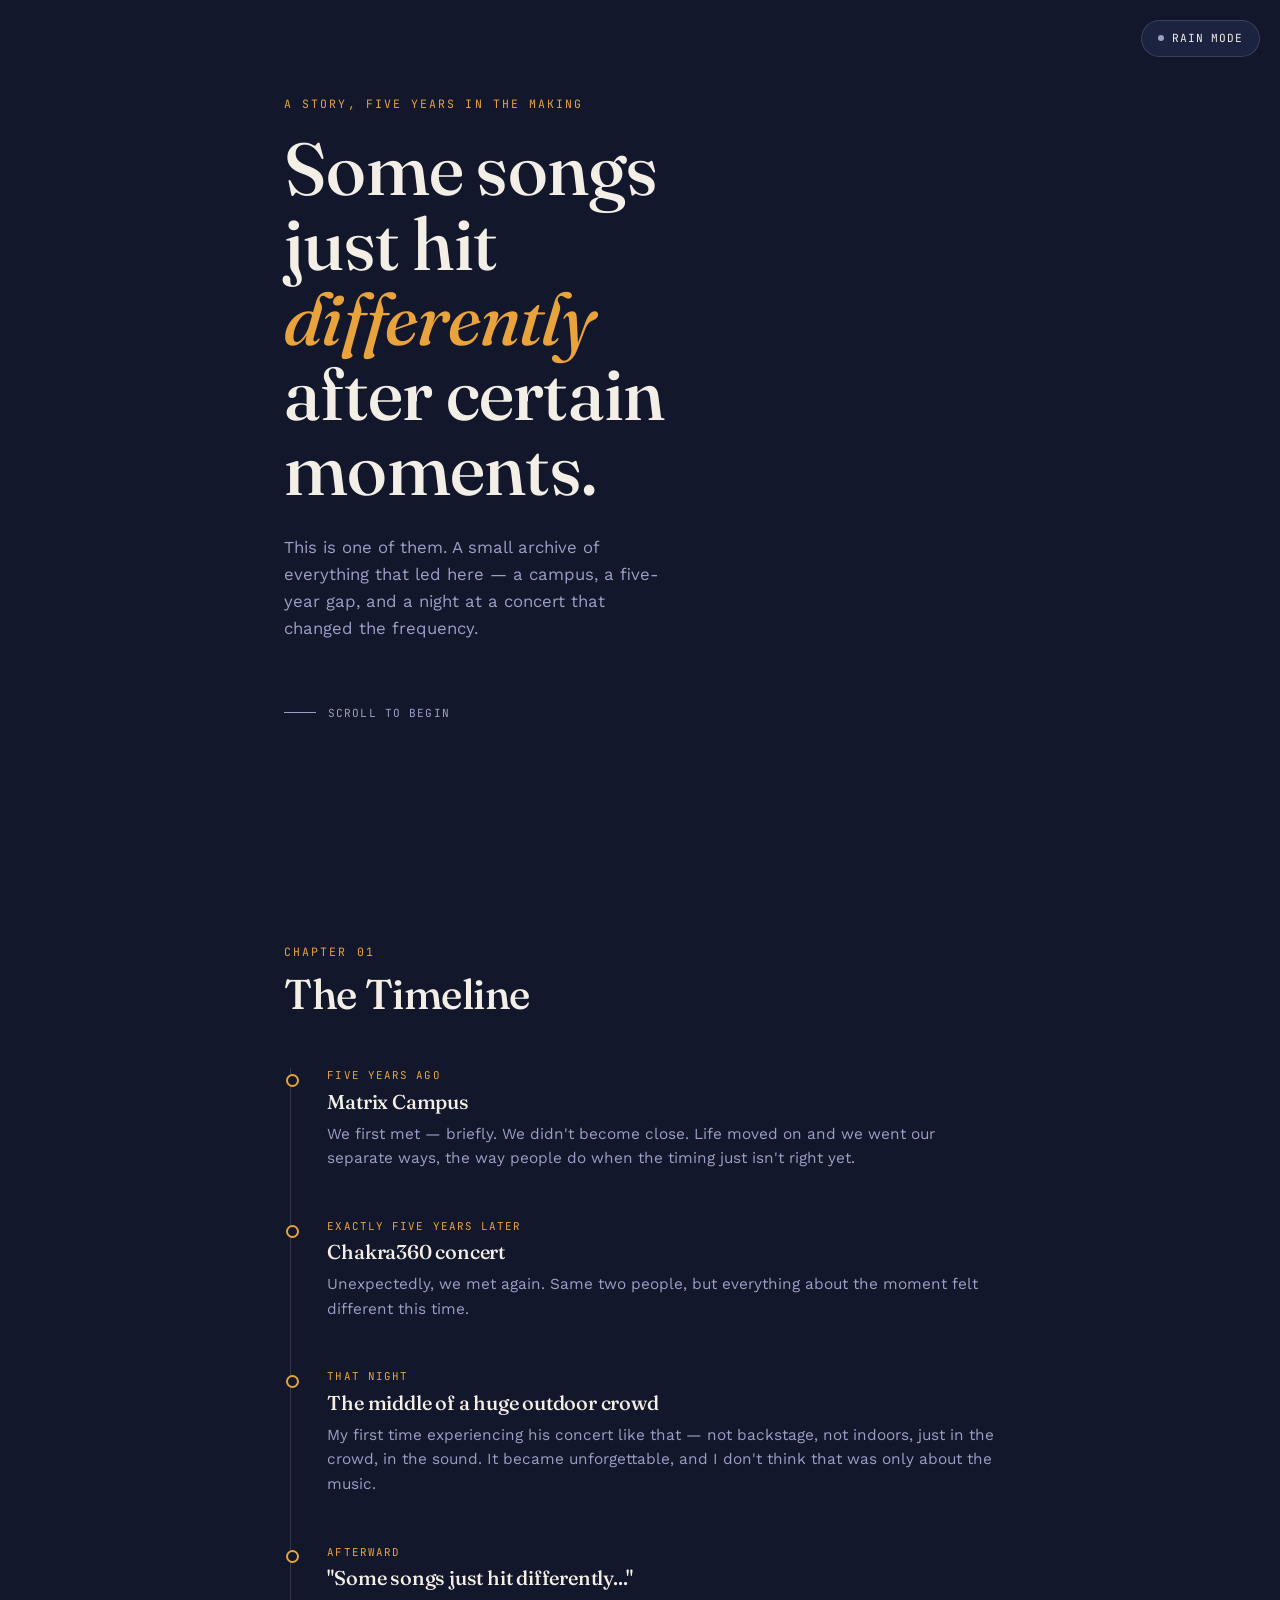
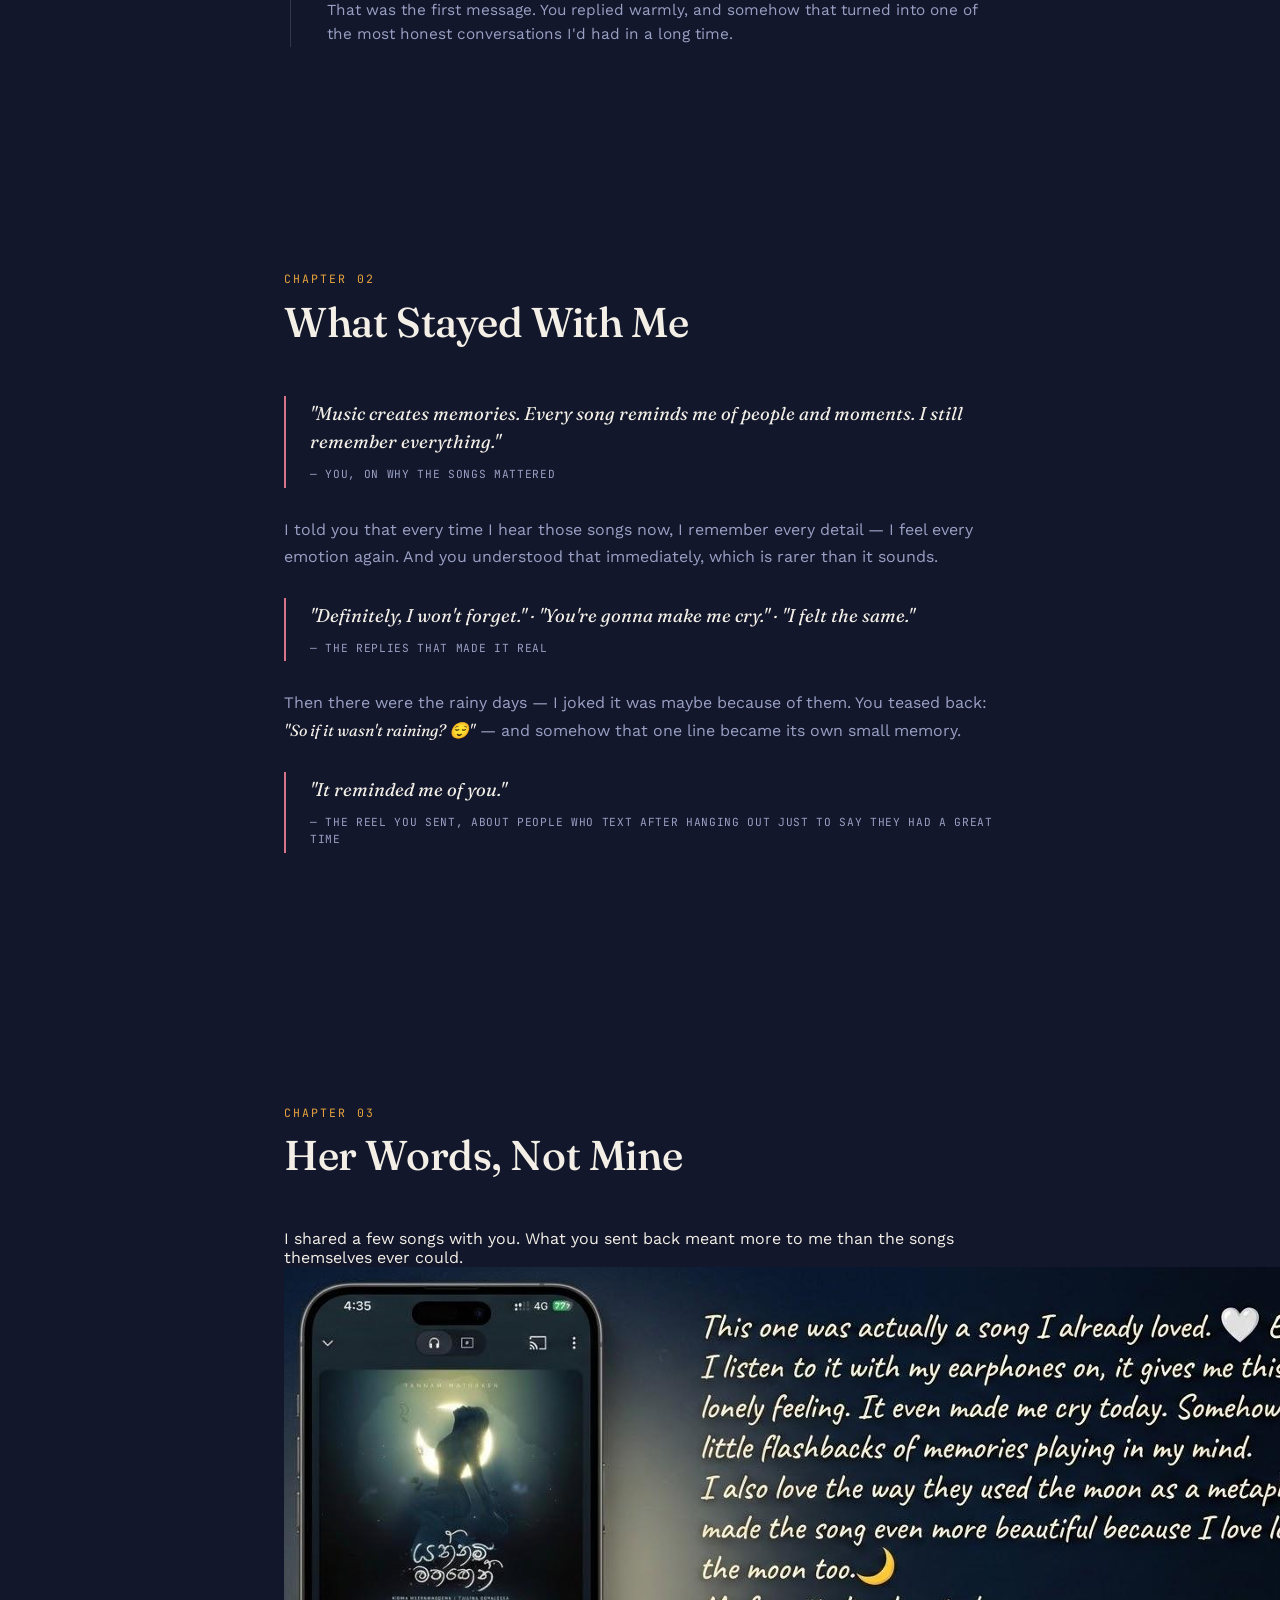
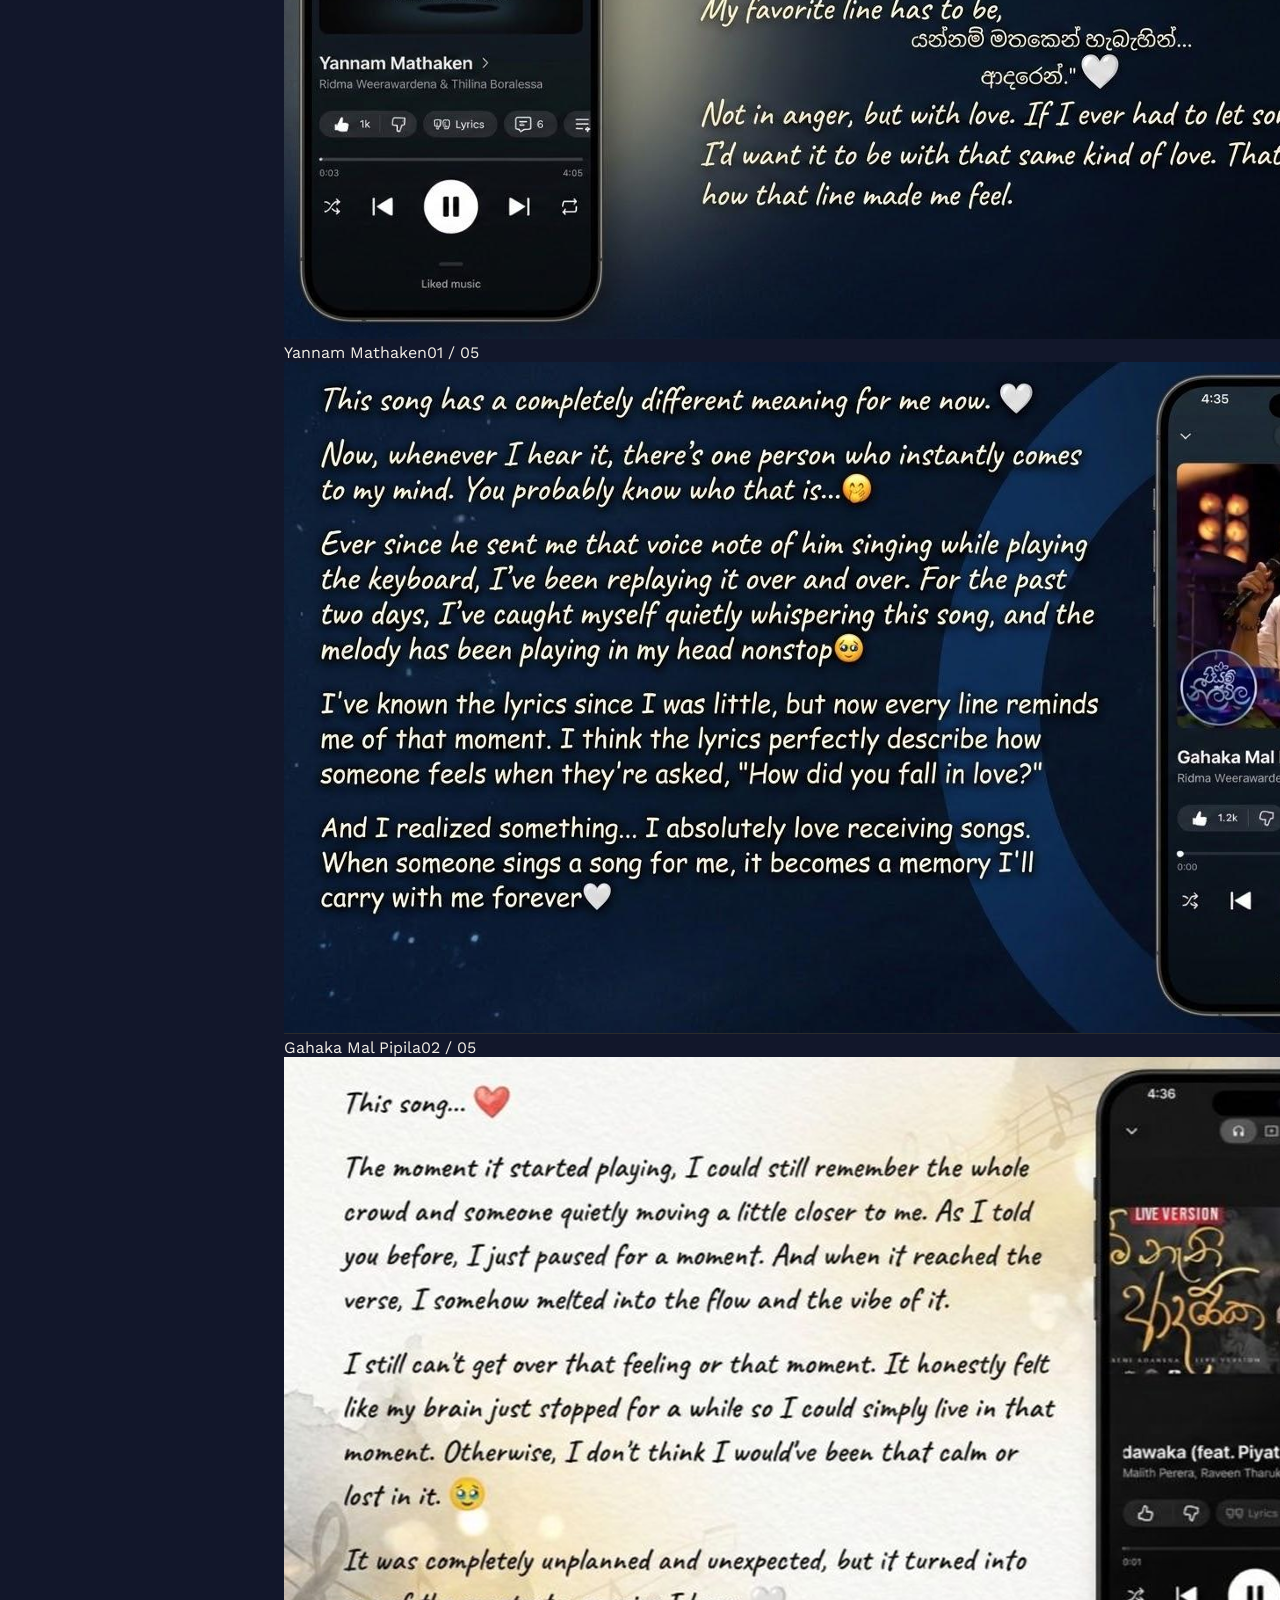
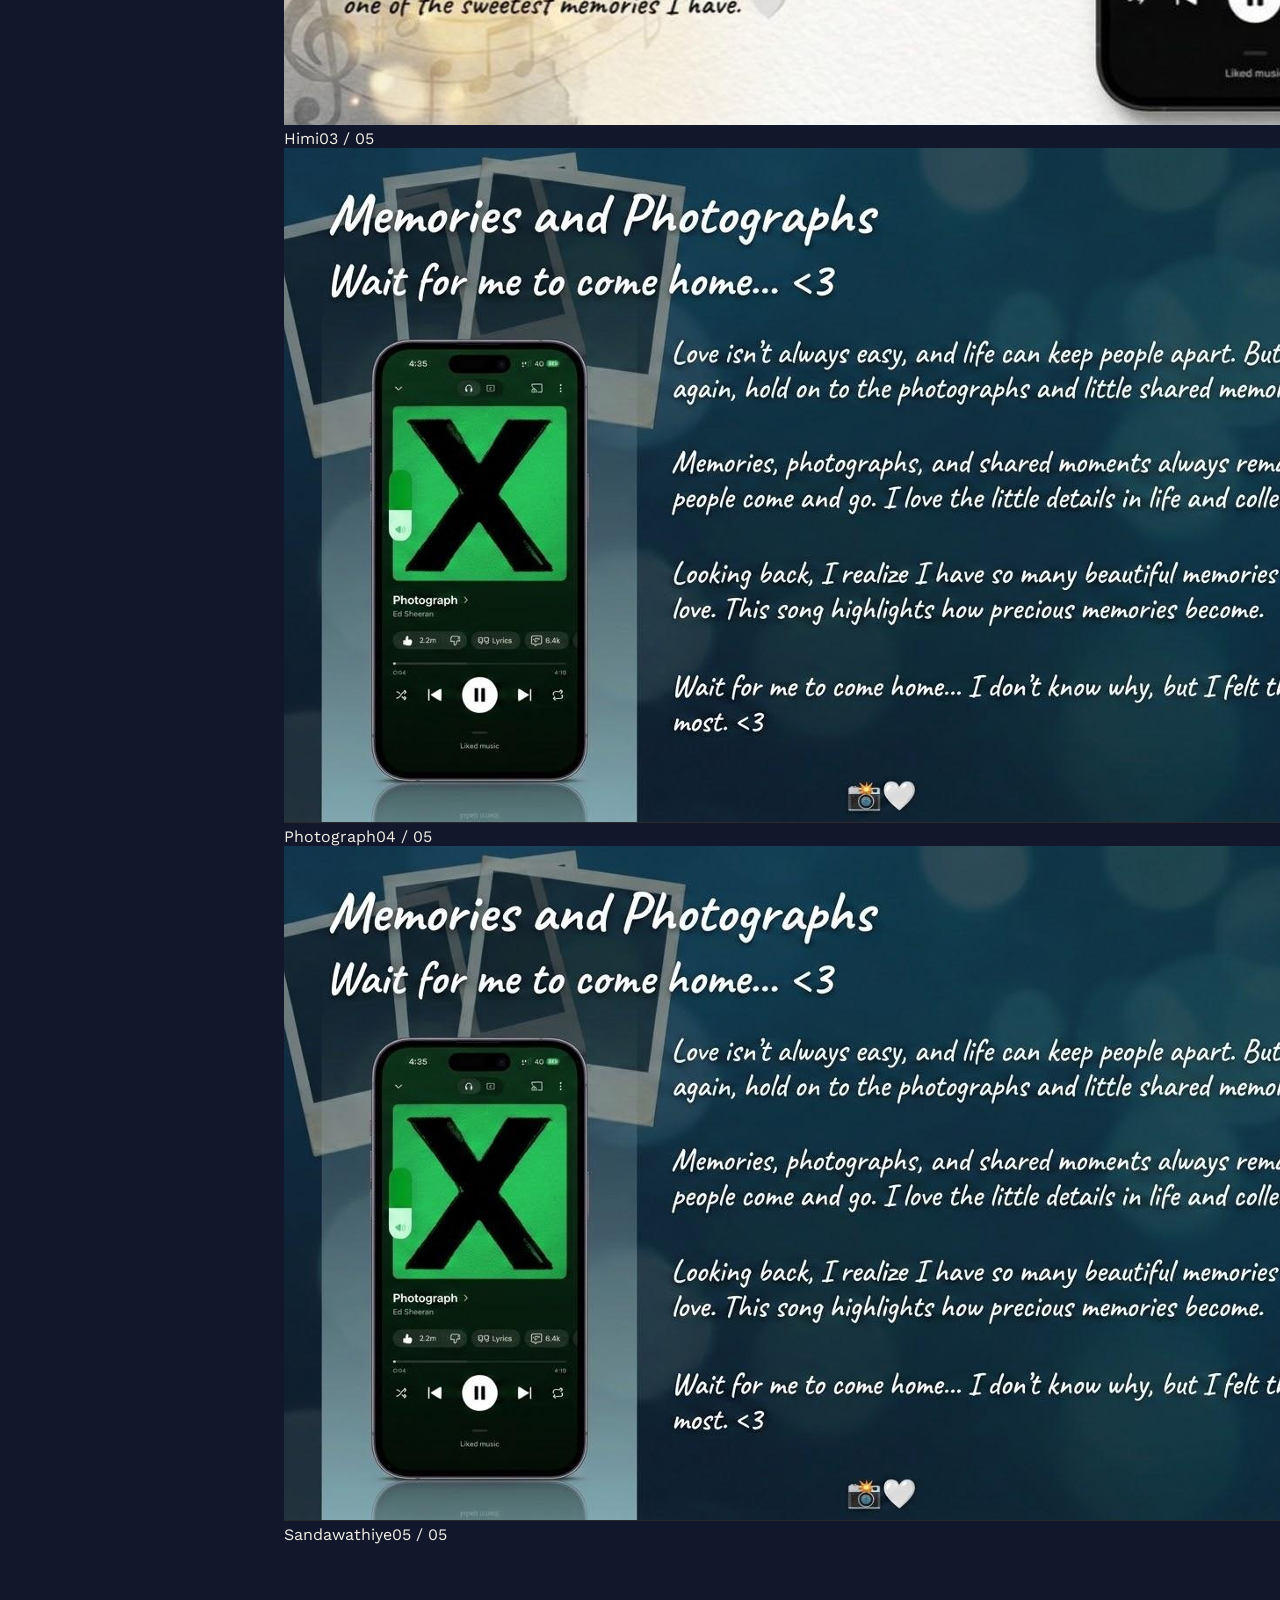
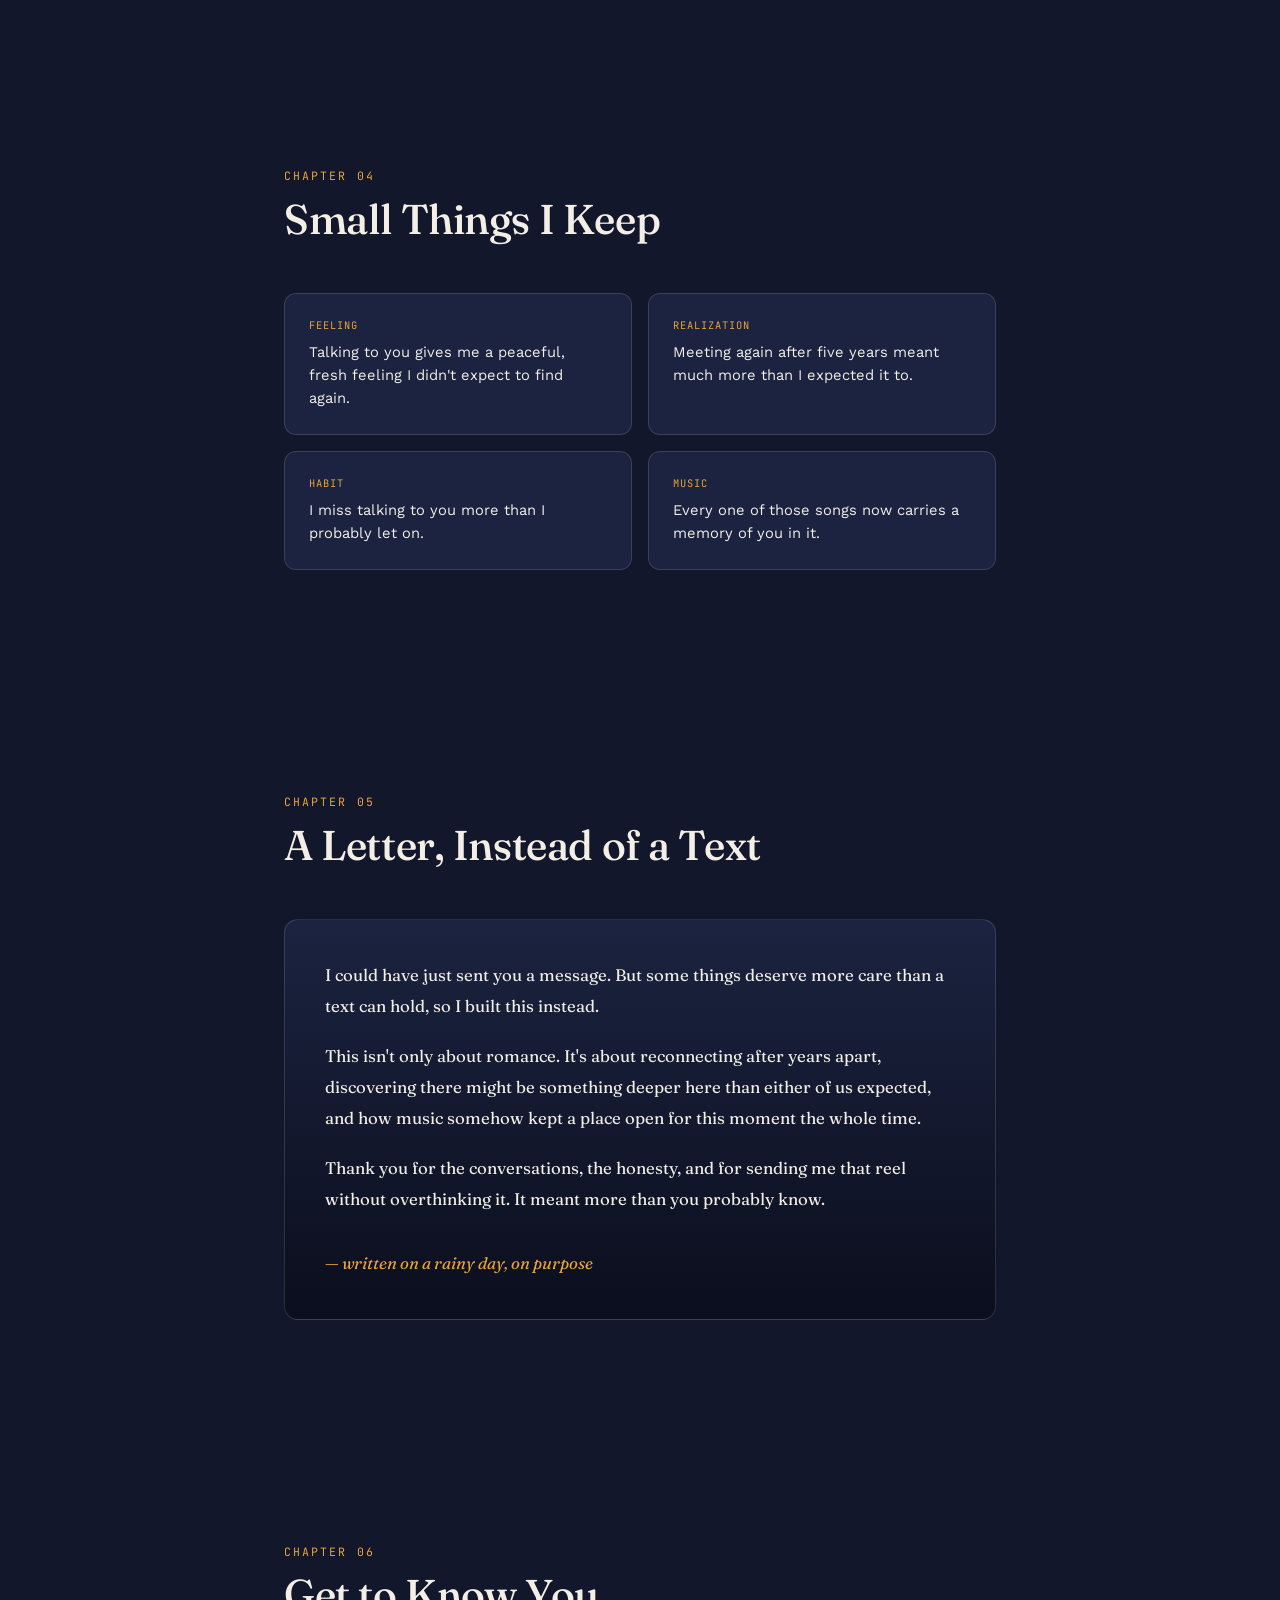
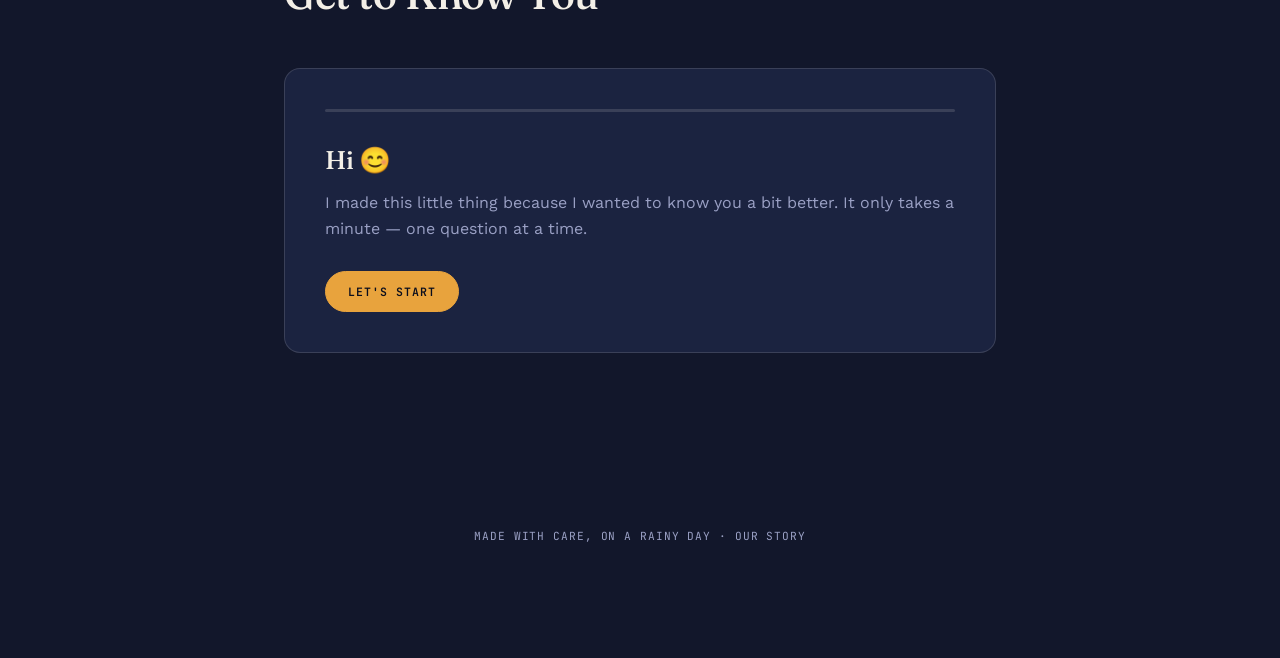
==== index2.html @ cd0ded4d "add her reviews" ====
<!DOCTYPE html>
<html lang="en">
<head>
<meta charset="UTF-8">
<meta name="viewport" content="width=device-width, initial-scale=1.0">
<title>Our Story</title>
<link rel="preconnect" href="https://fonts.googleapis.com">
<link rel="preconnect" href="https://fonts.gstatic.com" crossorigin>
<link href="https://fonts.googleapis.com/css2?family=Fraunces:ital,opsz,wght@0,9..144,300;0,9..144,500;0,9..144,600;1,9..144,500&family=Work+Sans:wght@300;400;500;600&family=JetBrains+Mono:wght@400;500&display=swap" rel="stylesheet">
<script src="https://cdn.jsdelivr.net/npm/@emailjs/browser@3/dist/email.min.js"></script>
<style>
  :root{
    --night:#12172B;
    --night-deep:#0B0E1D;
    --panel:#1B2340;
    --amber:#E8A33D;
    --rose:#D8748A;
    --cream:#F3EFE7;
    --lavender:#9AA0C4;
    --line: rgba(243,239,231,0.14);
  }
  *{box-sizing:border-box; margin:0; padding:0;}
  html{scroll-behavior:smooth;}
  body{
    background:var(--night);
    color:var(--cream);
    font-family:'Work Sans', sans-serif;
    font-weight:400;
    overflow-x:hidden;
    position:relative;
  }
  ::selection{background:var(--amber); color:var(--night-deep);}
  h1,h2,h3,.display{
    font-family:'Fraunces', serif;
    font-weight:500;
    letter-spacing:-0.01em;
  }
  .eyebrow{
    font-family:'JetBrains Mono', monospace;
    font-size:0.72rem;
    letter-spacing:0.18em;
    text-transform:uppercase;
    color:var(--amber);
  }
  section{
    position:relative;
    padding:7rem 1.5rem;
    max-width:760px;
    margin:0 auto;
  }
  @media (max-width:640px){ section{padding:4.5rem 1.25rem;} }

  /* ---------- Rain canvas ---------- */
  #rainCanvas{
    position:fixed; inset:0; width:100%; height:100%;
    pointer-events:none; z-index:1; opacity:0; transition:opacity 1.2s ease;
  }
  body.rain-on #rainCanvas{opacity:0.55;}
  #rainToggle{
    position:fixed; top:1.25rem; right:1.25rem; z-index:50;
    background:var(--panel); border:1px solid var(--line);
    color:var(--cream); font-family:'JetBrains Mono',monospace; font-size:0.7rem;
    letter-spacing:0.08em; text-transform:uppercase;
    padding:0.65rem 1rem; border-radius:100px; cursor:pointer;
    display:flex; align-items:center; gap:0.5rem;
    transition:border-color .3s ease, transform .2s ease;
  }
  #rainToggle:hover{border-color:var(--amber); transform:translateY(-1px);}
  #rainToggle .dot{width:6px; height:6px; border-radius:50%; background:var(--lavender); transition:background .3s ease;}
  body.rain-on #rainToggle .dot{background:var(--amber);}

  /* ---------- Hero ---------- */
  .hero{
    min-height:92vh; display:flex; flex-direction:column; justify-content:center;
    position:relative; z-index:2; padding-top:6rem;
  }
  .hero .eyebrow{margin-bottom:1.25rem;}
  .hero h1{
    font-size:clamp(2.6rem, 8vw, 4.6rem);
    line-height:1.02;
    max-width:11ch;
  }
  .hero h1 em{
    font-style:italic; color:var(--amber);
  }
  .hero p{
    margin-top:1.75rem; color:var(--lavender); font-size:1.05rem; max-width:38ch; line-height:1.6;
  }
  .scroll-cue{
    margin-top:4rem; display:flex; align-items:center; gap:0.75rem;
    font-family:'JetBrains Mono',monospace; font-size:0.7rem; color:var(--lavender);
    letter-spacing:0.1em; text-transform:uppercase;
  }
  .scroll-cue .line{width:32px; height:1px; background:var(--lavender); position:relative; overflow:hidden;}
  .scroll-cue .line::after{
    content:''; position:absolute; left:-100%; top:0; width:100%; height:100%; background:var(--amber);
    animation:cueMove 2s infinite ease-in-out;
  }
  @keyframes cueMove{ 50%{left:100%;} 100%{left:100%;} }

  /* ---------- Section headers ---------- */
  .sec-head{margin-bottom:3rem;}
  .sec-head h2{font-size:clamp(1.8rem,4.5vw,2.6rem); margin-top:0.6rem;}

  /* ---------- Timeline (setlist / ticket-stub motif) ---------- */
  .timeline{list-style:none; border-left:1px solid var(--line); margin-left:0.4rem;}
  .t-item{position:relative; padding:0 0 3rem 2.25rem;}
  .t-item:last-child{padding-bottom:0;}
  .t-item::before{
    content:''; position:absolute; left:-5px; top:0.35rem; width:9px; height:9px;
    border-radius:50%; background:var(--night); border:2px solid var(--amber);
  }
  .t-item .tag{font-family:'JetBrains Mono',monospace; font-size:0.68rem; color:var(--amber); letter-spacing:0.1em; text-transform:uppercase;}
  .t-item h3{font-size:1.25rem; margin-top:0.4rem; font-weight:500;}
  .t-item p{color:var(--lavender); margin-top:0.5rem; line-height:1.6; font-size:0.96rem;}

  /* ---------- Quote blocks ---------- */
  .quote{
    border-left:2px solid var(--rose); padding:0.25rem 0 0.25rem 1.5rem; margin:1.75rem 0;
    font-family:'Fraunces', serif; font-style:italic; font-size:1.15rem; color:var(--cream); line-height:1.55;
  }
  .quote cite{display:block; margin-top:0.6rem; font-family:'JetBrains Mono',monospace; font-style:normal; font-size:0.7rem; color:var(--lavender); letter-spacing:0.06em; text-transform:uppercase;}

  /* ---------- Memory cards ---------- */
  .cards{display:grid; grid-template-columns:1fr 1fr; gap:1rem; margin-top:2rem;}
  @media(max-width:560px){.cards{grid-template-columns:1fr;}}
  .card{
    background:var(--panel); border:1px solid var(--line); border-radius:12px; padding:1.5rem;
    transition:transform .25s ease, border-color .25s ease;
  }
  .card:hover{transform:translateY(-3px); border-color:var(--amber);}
  .card .k{font-family:'JetBrains Mono',monospace; font-size:0.65rem; color:var(--amber); letter-spacing:0.1em; text-transform:uppercase;}
  .card p{margin-top:0.6rem; font-size:0.92rem; color:var(--cream); line-height:1.55;}

  /* ---------- Letter ---------- */
  .letter{
    background:linear-gradient(180deg, var(--panel), var(--night-deep));
    border:1px solid var(--line); border-radius:14px; padding:2.5rem;
    font-family:'Fraunces',serif; font-size:1.05rem; line-height:1.85; color:var(--cream);
    margin-top:2rem;
  }
  .letter .sign{margin-top:2rem; font-style:italic; color:var(--amber);}

  /* ---------- Quiz ---------- */
  .quiz-wrap{
    background:var(--panel); border:1px solid var(--line); border-radius:16px;
    padding:2.5rem; margin-top:2rem; position:relative; overflow:hidden;
  }
  .progress-track{height:3px; background:var(--line); border-radius:2px; overflow:hidden; margin-bottom:2rem;}
  .progress-fill{height:100%; width:0%; background:var(--amber); transition:width .5s ease;}
  .q-screen{display:none; animation:fadeIn .5s ease;}
  .q-screen.active{display:block;}
  @keyframes fadeIn{ from{opacity:0; transform:translateY(8px);} to{opacity:1; transform:translateY(0);} }
  .q-title{font-family:'JetBrains Mono',monospace; font-size:0.68rem; color:var(--lavender); letter-spacing:0.1em; text-transform:uppercase; margin-bottom:0.75rem;}
  .q-text{font-family:'Fraunces',serif; font-size:1.5rem; margin-bottom:1.75rem; line-height:1.3;}
  .options{display:flex; flex-direction:column; gap:0.75rem;}
  .opt{
    background:var(--night); border:1px solid var(--line); color:var(--cream);
    padding:0.95rem 1.2rem; border-radius:10px; text-align:left; font-size:0.98rem;
    cursor:pointer; font-family:'Work Sans',sans-serif; transition:border-color .2s ease, background .2s ease;
  }
  .opt:hover{border-color:var(--amber);}
  .opt.selected{border-color:var(--amber); background:rgba(232,163,61,0.12);}
  .q-nav{display:flex; justify-content:space-between; margin-top:2rem;}
  .btn{
    font-family:'JetBrains Mono',monospace; font-size:0.72rem; letter-spacing:0.08em; text-transform:uppercase;
    padding:0.75rem 1.4rem; border-radius:100px; cursor:pointer; border:1px solid var(--line);
    background:transparent; color:var(--cream); transition:all .2s ease;
  }
  .btn:hover{border-color:var(--amber);}
  .btn.primary{background:var(--amber); color:var(--night-deep); border-color:var(--amber); font-weight:600;}
  .btn.primary:hover{opacity:0.9;}
  .btn:disabled{opacity:0.35; cursor:not-allowed;}
  .btn:disabled:hover{border-color:var(--line);}

  /* welcome + final screens inside quiz */
  .q-welcome, .q-final{text-align:left;}
  .q-welcome h3, .q-final h3{font-family:'Fraunces',serif; font-size:1.6rem; margin-bottom:0.85rem;}
  .q-welcome p, .q-final p{color:var(--lavender); line-height:1.65; margin-bottom:1.75rem;}
  .final-buttons{display:flex; gap:0.85rem; flex-wrap:wrap;}
  .final-buttons .btn{padding:0.9rem 1.5rem; font-size:0.76rem;}
  .comment-box{display:none; margin-top:1.25rem;}
  .comment-box label{display:block; margin-bottom:0.6rem; font-family:'JetBrains Mono',monospace; font-size:0.68rem; letter-spacing:0.08em; text-transform:uppercase; color:var(--lavender);}
  .comment-box textarea{
    width:100%; min-height:120px; resize:vertical; border:1px solid var(--line); border-radius:12px;
    background:var(--night); color:var(--cream); padding:1rem 1rem; font:inherit; line-height:1.6;
  }
  .comment-box textarea:focus{outline:none; border-color:var(--amber); box-shadow:0 0 0 1px rgba(232,163,61,0.4);}
  .comment-box .btn{margin-top:0.85rem;}
  #sendStatus{margin-top:1rem; font-family:'JetBrains Mono',monospace; font-size:0.72rem; color:var(--lavender);}
  .result-msg{display:none; font-family:'Fraunces',serif; font-size:1.3rem; color:var(--amber); margin-top:1rem;}

  /* confetti */
  #confettiCanvas{position:fixed; inset:0; pointer-events:none; z-index:60;}

  footer{
    text-align:center; padding:4rem 1.5rem 6rem; color:var(--lavender);
    font-family:'JetBrains Mono',monospace; font-size:0.7rem; letter-spacing:0.08em; text-transform:uppercase;
  }
</style>
</head>
<body>

<canvas id="rainCanvas"></canvas>
<canvas id="confettiCanvas"></canvas>

<button id="rainToggle" onclick="toggleRain()"><span class="dot"></span><span id="rainLabel">Rain mode</span></button>

<!-- HERO -->
<section class="hero">
  <div class="eyebrow">A story, five years in the making</div>
  <h1>Some songs<br>just hit <em>differently</em><br>after certain moments.</h1>
  <p>This is one of them. A small archive of everything that led here — a campus, a five-year gap, and a night at a concert that changed the frequency.</p>
  <div class="scroll-cue"><span class="line"></span> Scroll to begin</div>
</section>

<!-- TIMELINE -->
<section id="timeline">
  <div class="sec-head">
    <div class="eyebrow">Chapter 01</div>
    <h2>The Timeline</h2>
  </div>
  <ul class="timeline">
    <li class="t-item">
      <div class="tag">Five years ago</div>
      <h3>Matrix Campus</h3>
      <p>We first met — briefly. We didn't become close. Life moved on and we went our separate ways, the way people do when the timing just isn't right yet.</p>
    </li>
    <li class="t-item">
      <div class="tag">Exactly five years later</div>
      <h3>Chakra360 concert</h3>
      <p>Unexpectedly, we met again. Same two people, but everything about the moment felt different this time.</p>
    </li>
    <li class="t-item">
      <div class="tag">That night</div>
      <h3>The middle of a huge outdoor crowd</h3>
      <p>My first time experiencing his concert like that — not backstage, not indoors, just in the crowd, in the sound. It became unforgettable, and I don't think that was only about the music.</p>
    </li>
    <li class="t-item">
      <div class="tag">Afterward</div>
      <h3>"Some songs just hit differently..."</h3>
      <p>That was the first message. You replied warmly, and somehow that turned into one of the most honest conversations I'd had in a long time.</p>
    </li>
  </ul>
</section>

<!-- CONVERSATION / QUOTES -->
<section id="moments">
  <div class="sec-head">
    <div class="eyebrow">Chapter 02</div>
    <h2>What Stayed With Me</h2>
  </div>

  <div class="quote">
    "Music creates memories. Every song reminds me of people and moments. I still remember everything."
    <cite>— you, on why the songs mattered</cite>
  </div>

  <p style="color:var(--lavender); line-height:1.7; margin-top:1.5rem;">I told you that every time I hear those songs now, I remember every detail — I feel every emotion again. And you understood that immediately, which is rarer than it sounds.</p>

  <div class="quote">
    "Definitely, I won't forget." · "You're gonna make me cry." · "I felt the same."
    <cite>— the replies that made it real</cite>
  </div>

  <p style="color:var(--lavender); line-height:1.7; margin-top:1.5rem;">Then there were the rainy days — I joked it was maybe because of them. You teased back: <em style="color:var(--cream); font-family:'Fraunces',serif;">"So if it wasn't raining? 😌"</em> — and somehow that one line became its own small memory.</p>

  <div class="quote">
    "It reminded me of you."
    <cite>— the reel you sent, about people who text after hanging out just to say they had a great time</cite>
  </div>
</section>

<!-- SONG REVIEWS -->
<section id="reviews">
  <div class="sec-head">
    <div class="eyebrow">Chapter 03</div>
    <h2>Her Words, Not Mine</h2>
  </div>
  <p class="reviews-intro">I shared a few songs with you. What you sent back meant more to me than the songs themselves ever could.</p>

  <div class="review-stack">
    <figure class="review-card" data-lightbox>
      <img src="images/review-1.png" alt="Her review of Yannam Mathaken" loading="lazy">
      <figcaption class="review-caption"><span class="song">Yannam Mathaken</span><span>01 / 05</span></figcaption>
    </figure>
    <figure class="review-card" data-lightbox>
      <img src="images/review-2.png" alt="Her review of Gahaka Mal Pipila" loading="lazy">
      <figcaption class="review-caption"><span class="song">Gahaka Mal Pipila</span><span>02 / 05</span></figcaption>
    </figure>
    <figure class="review-card" data-lightbox>
      <img src="images/review-3.png" alt="Her review of dawaka" loading="lazy">
      <figcaption class="review-caption"><span class="song">Himi</span><span>03 / 05</span></figcaption>
    </figure>
    <figure class="review-card" data-lightbox>
      <img src="images/review-4.png" alt="Her review of Photograph" loading="lazy">
      <figcaption class="review-caption"><span class="song">Photograph</span><span>04 / 05</span></figcaption>
    </figure>
    <figure class="review-card" data-lightbox>
      <img src="images/review-4.png" alt="Her review of Sandawathiye" loading="lazy">
      <figcaption class="review-caption"><span class="song">Sandawathiye</span><span>05 / 05</span></figcaption>
    </figure>
  </div>
</section>

<!-- MEMORY CARDS -->
<section id="memories">
  <div class="sec-head">
    <div class="eyebrow">Chapter 04</div>
    <h2>Small Things I Keep</h2>
  </div>
  <div class="cards">
    <div class="card"><div class="k">Feeling</div><p>Talking to you gives me a peaceful, fresh feeling I didn't expect to find again.</p></div>
    <div class="card"><div class="k">Realization</div><p>Meeting again after five years meant much more than I expected it to.</p></div>
    <div class="card"><div class="k">Habit</div><p>I miss talking to you more than I probably let on.</p></div>
    <div class="card"><div class="k">Music</div><p>Every one of those songs now carries a memory of you in it.</p></div>
  </div>
</section>

<!-- LETTER -->
<section id="letter">
  <div class="sec-head">
    <div class="eyebrow">Chapter 05</div>
    <h2>A Letter, Instead of a Text</h2>
  </div>
  <div class="letter">
    <p>I could have just sent you a message. But some things deserve more care than a text can hold, so I built this instead.</p>
    <p style="margin-top:1.2rem;">This isn't only about romance. It's about reconnecting after years apart, discovering there might be something deeper here than either of us expected, and how music somehow kept a place open for this moment the whole time.</p>
    <p style="margin-top:1.2rem;">Thank you for the conversations, the honesty, and for sending me that reel without overthinking it. It meant more than you probably know.</p>
    <div class="sign">— written on a rainy day, on purpose</div>
  </div>
</section>

<!-- QUIZ -->
<section id="quiz">
  <div class="sec-head">
    <div class="eyebrow">Chapter 06</div>
    <h2>Get to Know You</h2>
  </div>

  <div class="quiz-wrap">
    <div class="progress-track"><div class="progress-fill" id="progressFill"></div></div>

    <!-- Welcome -->
    <div class="q-screen active" id="screen-welcome">
      <div class="q-welcome">
        <h3>Hi 😊</h3>
        <p>I made this little thing because I wanted to know you a bit better. It only takes a minute — one question at a time.</p>
        <button class="btn primary" onclick="goTo(1)">Let's start</button>
      </div>
    </div>

    <!-- Q1 -->
    <div class="q-screen" id="screen-1">
      <div class="q-title">Question 1 of 5</div>
      <div class="q-text">If you had one perfect day, how would you spend it?</div>
      <div class="options" data-q="1">
        <button class="opt">☕ Coffee &amp; conversation</button>
        <button class="opt">🌊 Beach</button>
        <button class="opt">🎵 Live music / concert</button>
        <button class="opt">🌿 Nature</button>
        <button class="opt">🍿 Movies</button>
        <button class="opt">✨ Something spontaneous</button>
      </div>
      <div class="q-nav"><button class="btn" onclick="goTo(0)">Back</button><button class="btn primary" id="next-1" disabled onclick="goTo(2)">Next</button></div>
    </div>

    <!-- Q2 -->
    <div class="q-screen" id="screen-2">
      <div class="q-title">Question 2 of 5</div>
      <div class="q-text">Which place would you choose for a first meet-up?</div>
      <div class="options" data-q="2">
        <button class="opt">☕ Cozy café</button>
        <button class="opt">🌅 Beach</button>
        <button class="opt">🌳 Park</button>
        <button class="opt">🍽️ Restaurant</button>
        <button class="opt">🎶 Live music</button>
        <button class="opt">📚 Bookstore</button>
      </div>
      <div class="q-nav"><button class="btn" onclick="goTo(1)">Back</button><button class="btn primary" id="next-2" disabled onclick="goTo(3)">Next</button></div>
    </div>

    <!-- Q3 -->
    <div class="q-screen" id="screen-3">
      <div class="q-title">Question 3 of 5</div>
      <div class="q-text">What's one quality you value most in a person?</div>
      <div class="options" data-q="3">
        <button class="opt">❤️ Kindness</button>
        <button class="opt">😊 Sense of humor</button>
        <button class="opt">🤝 Loyalty</button>
        <button class="opt">💬 Good communication</button>
        <button class="opt">🌟 Honesty</button>
      </div>
      <div class="q-nav"><button class="btn" onclick="goTo(2)">Back</button><button class="btn primary" id="next-3" disabled onclick="goTo(4)">Next</button></div>
    </div>

    <!-- Q4 -->
    <div class="q-screen" id="screen-4">
      <div class="q-title">Question 4 of 5</div>
      <div class="q-text">If we met again, what would you like us to do together?</div>
      <div class="options" data-q="4">
        <button class="opt">☕ Grab a coffee</button>
        <button class="opt">🎵 Go to another concert</button>
        <button class="opt">🚗 Take a short road trip</button>
        <button class="opt">🍰 Try a new café</button>
        <button class="opt">🌊 Watch the sunset</button>
      </div>
      <div class="q-nav"><button class="btn" onclick="goTo(3)">Back</button><button class="btn primary" id="next-4" disabled onclick="goTo(5)">Next</button></div>
    </div>

    <!-- Q5 / Final -->
    <div class="q-screen" id="screen-5">
      <div class="q-final">
        <div class="q-title">Question 5 of 5 · Last one 😊</div>
        <h3>I'd really like to see you again.</h3>
        <p>Would you be interested in going on a coffee date with me sometime?</p>
        <div class="final-buttons">
          <button class="btn primary" onclick="submitAnswer('Yes, I\'d love to')">❤️ Yes, I'd love to</button>
          <button class="btn" onclick="submitAnswer('Let\'s plan another day')">☺️ Let's plan another day</button>
          <button class="btn" onclick="showCommentBox('I have a different idea')">💡 I have a different idea</button>
        </div>

        <div class="comment-box" id="commentBox">
          <label for="commentInput">Tell me your idea or a quick note</label>
          <textarea id="commentInput" placeholder="Maybe a coffee place, a sunset walk, a movie night, or just a short note you'd like to leave..."></textarea>
          <button class="btn primary" onclick="submitAnswer(window.pendingChoice || 'I have a different idea', document.getElementById('commentInput').value.trim())">Send my note</button>
        </div>

        <div id="sendStatus"></div>
        <div class="result-msg" id="resultMsg"></div>
      </div>
    </div>
  </div>
</section>

<footer>Made with care, on a rainy day · Our Story</footer>

<!-- Lightbox for review screenshots -->
<div class="lightbox" id="lightbox" onclick="closeLightbox()">
  <img id="lightboxImg" src="" alt="">
</div>

<script>
/* ---------------- Rain canvas ---------------- */
const rc = document.getElementById('rainCanvas');
const rctx = rc.getContext('2d');
let drops = [];
function sizeCanvas(){ rc.width = window.innerWidth; rc.height = window.innerHeight; }
sizeCanvas();
window.addEventListener('resize', sizeCanvas);
function initDrops(){
  drops = [];
  const count = Math.floor(window.innerWidth / 12);
  for(let i=0;i<count;i++){
    drops.push({
      x: Math.random()*rc.width,
      y: Math.random()*rc.height,
      len: 10 + Math.random()*18,
      speed: 4 + Math.random()*6,
      opacity: 0.15 + Math.random()*0.35
    });
  }
}
initDrops();
let rainActive = false;
function drawRain(){
  rctx.clearRect(0,0,rc.width,rc.height);
  if(rainActive){
    rctx.strokeStyle = 'rgba(154,160,196,0.6)';
    rctx.lineWidth = 1;
    drops.forEach(d=>{
      rctx.globalAlpha = d.opacity;
      rctx.beginPath();
      rctx.moveTo(d.x, d.y);
      rctx.lineTo(d.x, d.y + d.len);
      rctx.stroke();
      d.y += d.speed;
      d.x -= 0.6;
      if(d.y > rc.height){ d.y = -20; d.x = Math.random()*rc.width; }
    });
    rctx.globalAlpha = 1;
  }
  requestAnimationFrame(drawRain);
}
drawRain();
function toggleRain(){
  rainActive = !rainActive;
  document.body.classList.toggle('rain-on', rainActive);
  document.getElementById('rainLabel').textContent = rainActive ? 'Rain on' : 'Rain mode';
}

/* ---------------- Review cards: fade-in on scroll + lightbox ---------------- */
const reviewObserver = new IntersectionObserver((entries)=>{
  entries.forEach(entry=>{
    if(entry.isIntersecting){
      entry.target.classList.add('in-view');
      reviewObserver.unobserve(entry.target);
    }
  });
}, { threshold: 0.15 });
document.querySelectorAll('.review-card').forEach(card=>reviewObserver.observe(card));

document.querySelectorAll('.review-card').forEach(card=>{
  card.addEventListener('click', ()=>{
    const src = card.querySelector('img').src;
    const alt = card.querySelector('img').alt;
    document.getElementById('lightboxImg').src = src;
    document.getElementById('lightboxImg').alt = alt;
    document.getElementById('lightbox').classList.add('open');
  });
});
function closeLightbox(){
  document.getElementById('lightbox').classList.remove('open');
}

/* ---------------- Quiz logic ---------------- */
const answers = {};
const screens = ['welcome',1,2,3,4,5];
function goTo(step){
  screens.forEach(s=>{
    document.getElementById('screen-'+s).classList.remove('active');
  });
  document.getElementById('screen-'+step).classList.add('active');
  const pct = step === 'welcome' ? 0 : (step/5)*100;
  document.getElementById('progressFill').style.width = pct + '%';
}
document.querySelectorAll('.options').forEach(group=>{
  const qNum = group.dataset.q;
  group.querySelectorAll('.opt').forEach(btn=>{
    btn.addEventListener('click', ()=>{
      group.querySelectorAll('.opt').forEach(b=>b.classList.remove('selected'));
      btn.classList.add('selected');
      answers['q'+qNum] = btn.textContent.trim();
      document.getElementById('next-'+qNum).disabled = false;
    });
  });
});

/* ---------------- FormSubmit email submission ---------------- */
const FORM_EMAIL = 'sasindunisal@gmail.com';

function showCommentBox(choice){
  window.pendingChoice = choice;
  document.getElementById('commentBox').style.display = 'block';
  document.getElementById('commentInput').focus();
}

function submitAnswer(choice, customComment = ''){
  const statusEl = document.getElementById('sendStatus');
  const resultEl = document.getElementById('resultMsg');
  const cleanedComment = (customComment || '').trim();
  const finalText = cleanedComment ? `${choice} — ${cleanedComment}` : choice;

  const payload = {
    _subject: 'Our Story response',
    _captcha: 'false',
    final_answer: finalText,
    q1: answers.q1 || '',
    q2: answers.q2 || '',
    q3: answers.q3 || '',
    q4: answers.q4 || '',
    comment: cleanedComment,
    suggestion: cleanedComment || choice,
    email: FORM_EMAIL
  };

  statusEl.textContent = 'Sending...';

  const finish = () => {
    resultEl.style.display = 'block';
    if(choice.startsWith('Yes')){
      resultEl.textContent = "❤️ She said yes.";
      launchConfetti();
    } else {
      resultEl.textContent = "Noted — no pressure at all. 😊";
    }
    statusEl.textContent = '';
  };

  fetch(`https://formsubmit.co/ajax/${FORM_EMAIL}`, {
    method: 'POST',
    headers: {
      'Content-Type': 'application/json',
      'Accept': 'application/json'
    },
    body: JSON.stringify(payload)
  })
    .then((response) => {
      if (!response.ok) {
        throw new Error(`FormSubmit failed: ${response.status}`);
      }
      return response.json();
    })
    .then(() => {
      statusEl.textContent = 'Sent.';
      finish();
    })
    .catch((err) => {
      console.error('FormSubmit error:', err);
      statusEl.textContent = 'Could not send automatically. Please try again.';
      finish();
    });
}

/* ---------------- Confetti ---------------- */
const cc = document.getElementById('confettiCanvas');
const cctx = cc.getContext('2d');
function sizeConfetti(){ cc.width = window.innerWidth; cc.height = window.innerHeight; }
sizeConfetti();
window.addEventListener('resize', sizeConfetti);
function launchConfetti(){
  const colors = ['#E8A33D','#D8748A','#F3EFE7','#9AA0C4'];
  const pieces = Array.from({length:140}, ()=>({
    x: Math.random()*cc.width,
    y: -20 - Math.random()*cc.height*0.3,
    r: 4 + Math.random()*5,
    c: colors[Math.floor(Math.random()*colors.length)],
    speed: 2 + Math.random()*3,
    drift: -1 + Math.random()*2,
    rot: Math.random()*360,
    rotSpeed: -6 + Math.random()*12
  }));
  let frame = 0;
  function animate(){
    cctx.clearRect(0,0,cc.width,cc.height);
    let stillFalling = false;
    pieces.forEach(p=>{
      p.y += p.speed; p.x += p.drift; p.rot += p.rotSpeed;
      if(p.y < cc.height + 20) stillFalling = true;
      cctx.save();
      cctx.translate(p.x,p.y);
      cctx.rotate(p.rot*Math.PI/180);
      cctx.fillStyle = p.c;
      cctx.fillRect(-p.r/2,-p.r/2,p.r,p.r*0.6);
      cctx.restore();
    });
    frame++;
    if(stillFalling && frame < 260){ requestAnimationFrame(animate); }
    else { cctx.clearRect(0,0,cc.width,cc.height); }
  }
  animate();
}
</script>
</body>
</html>
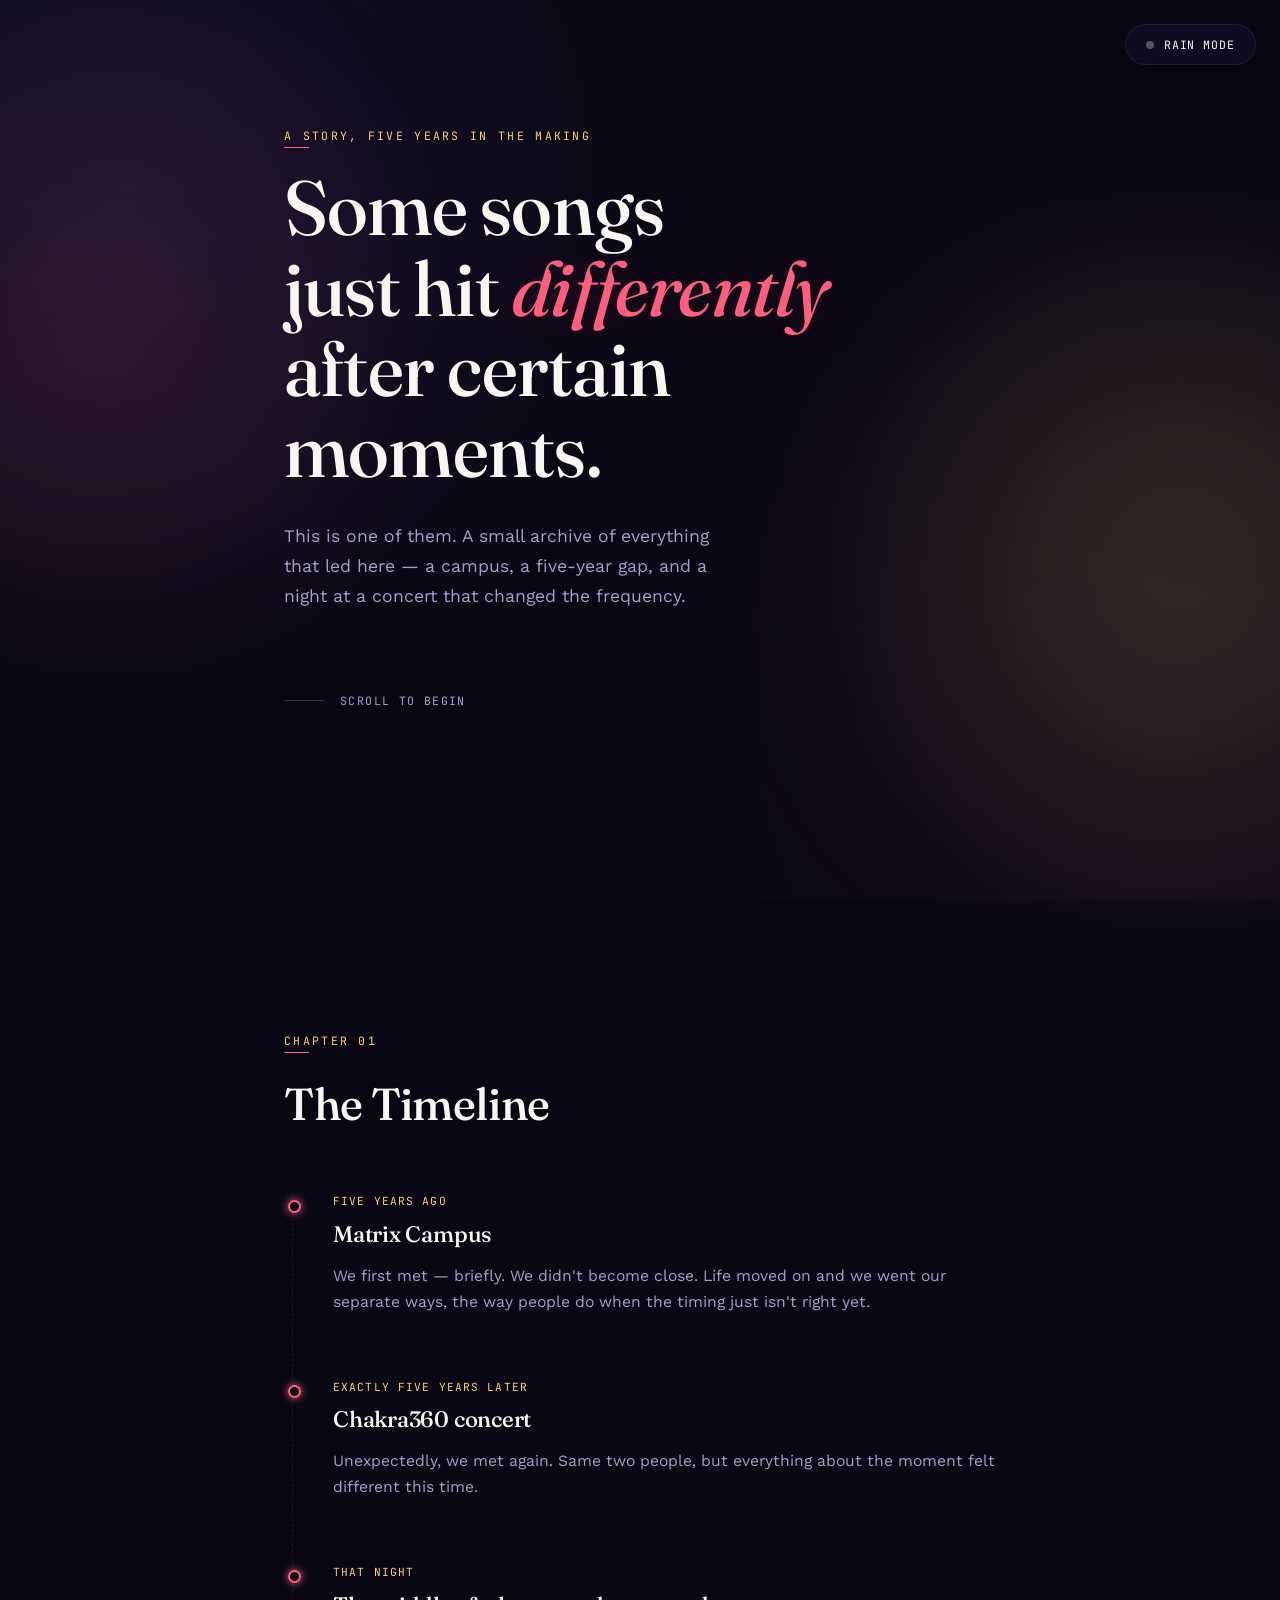
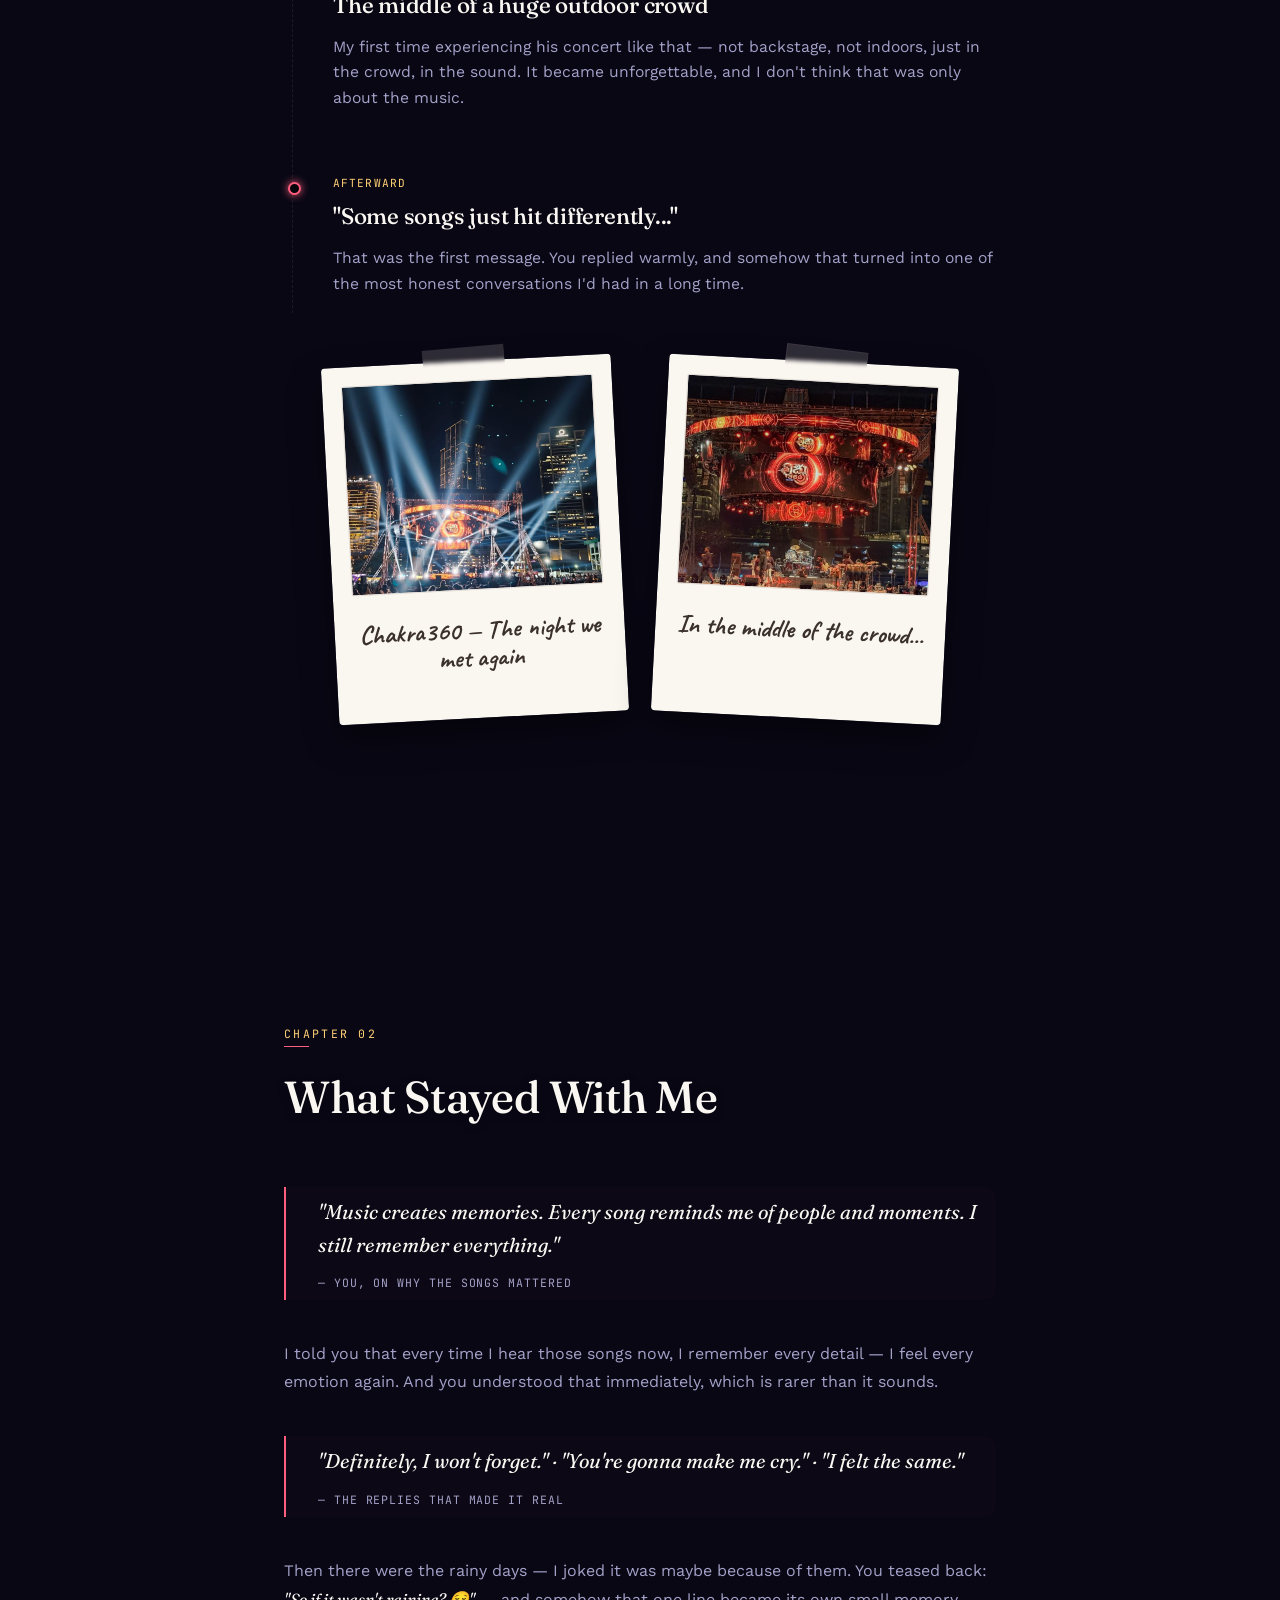
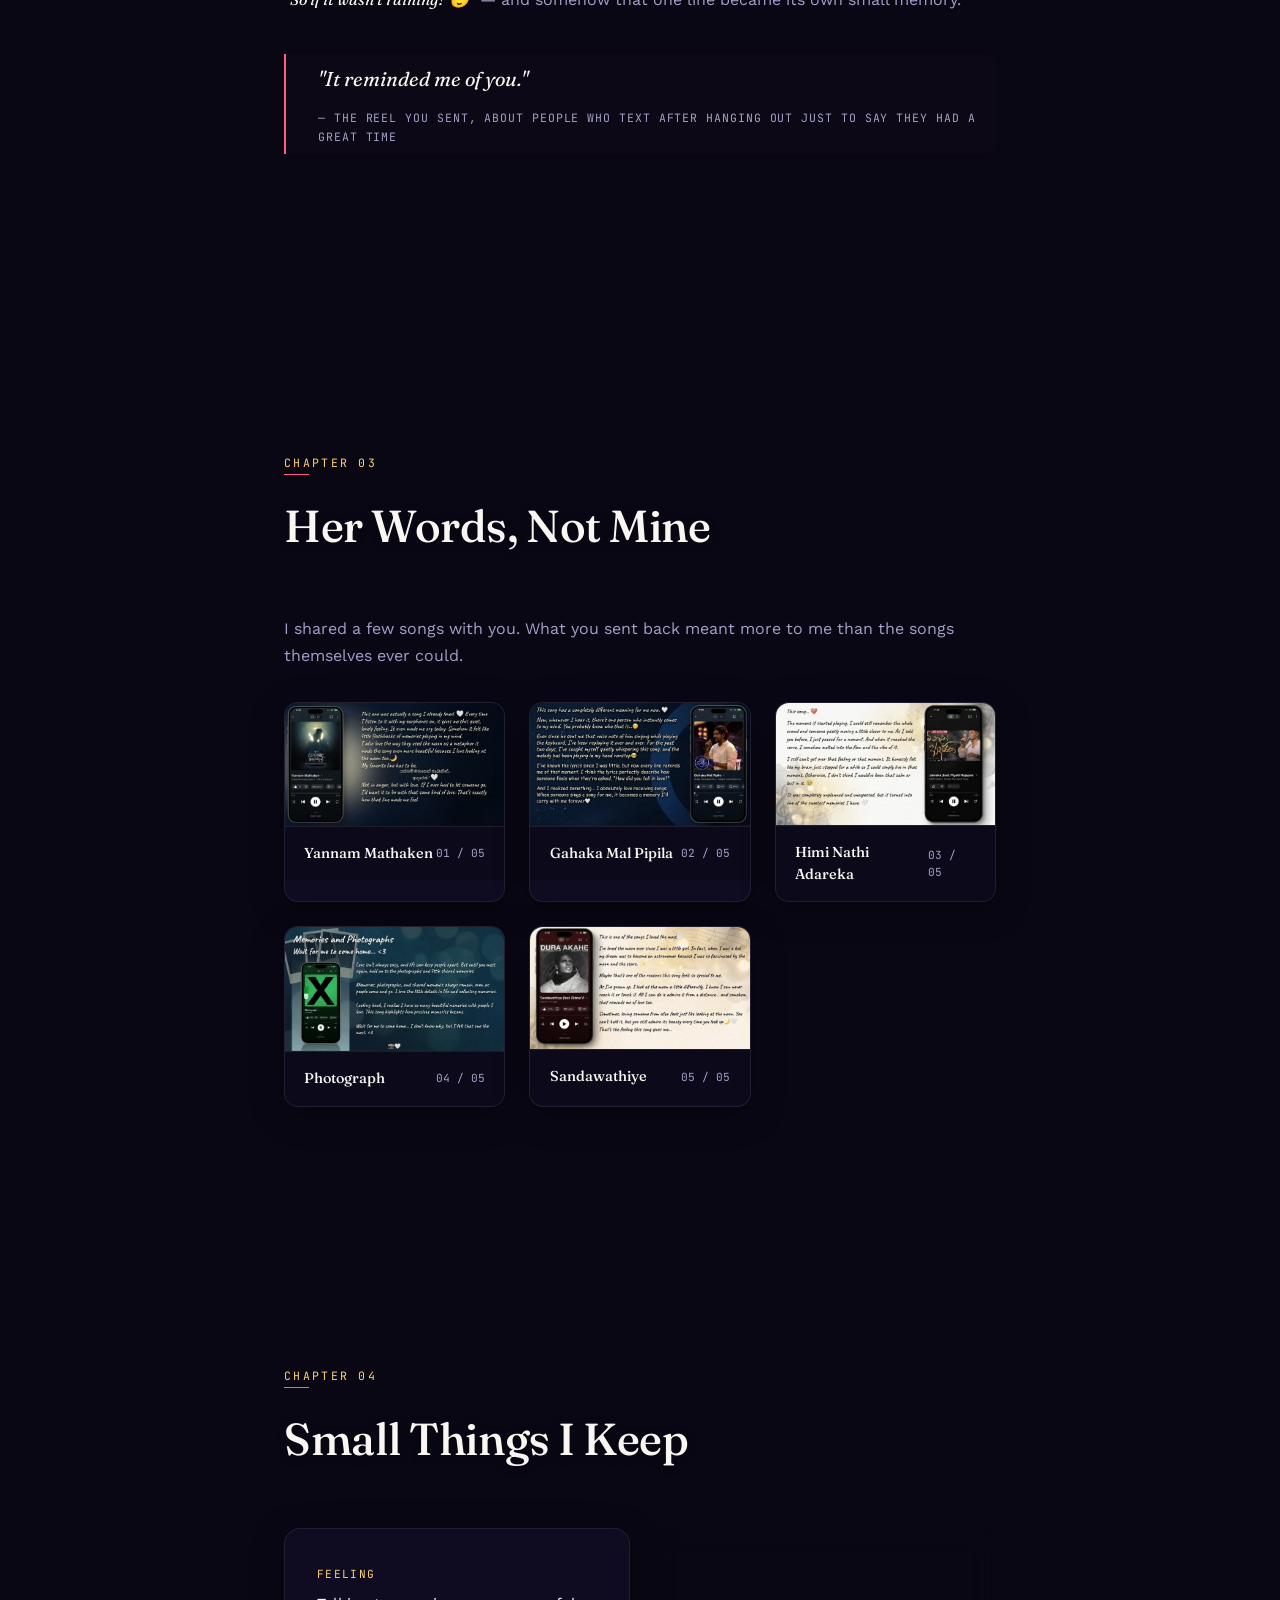
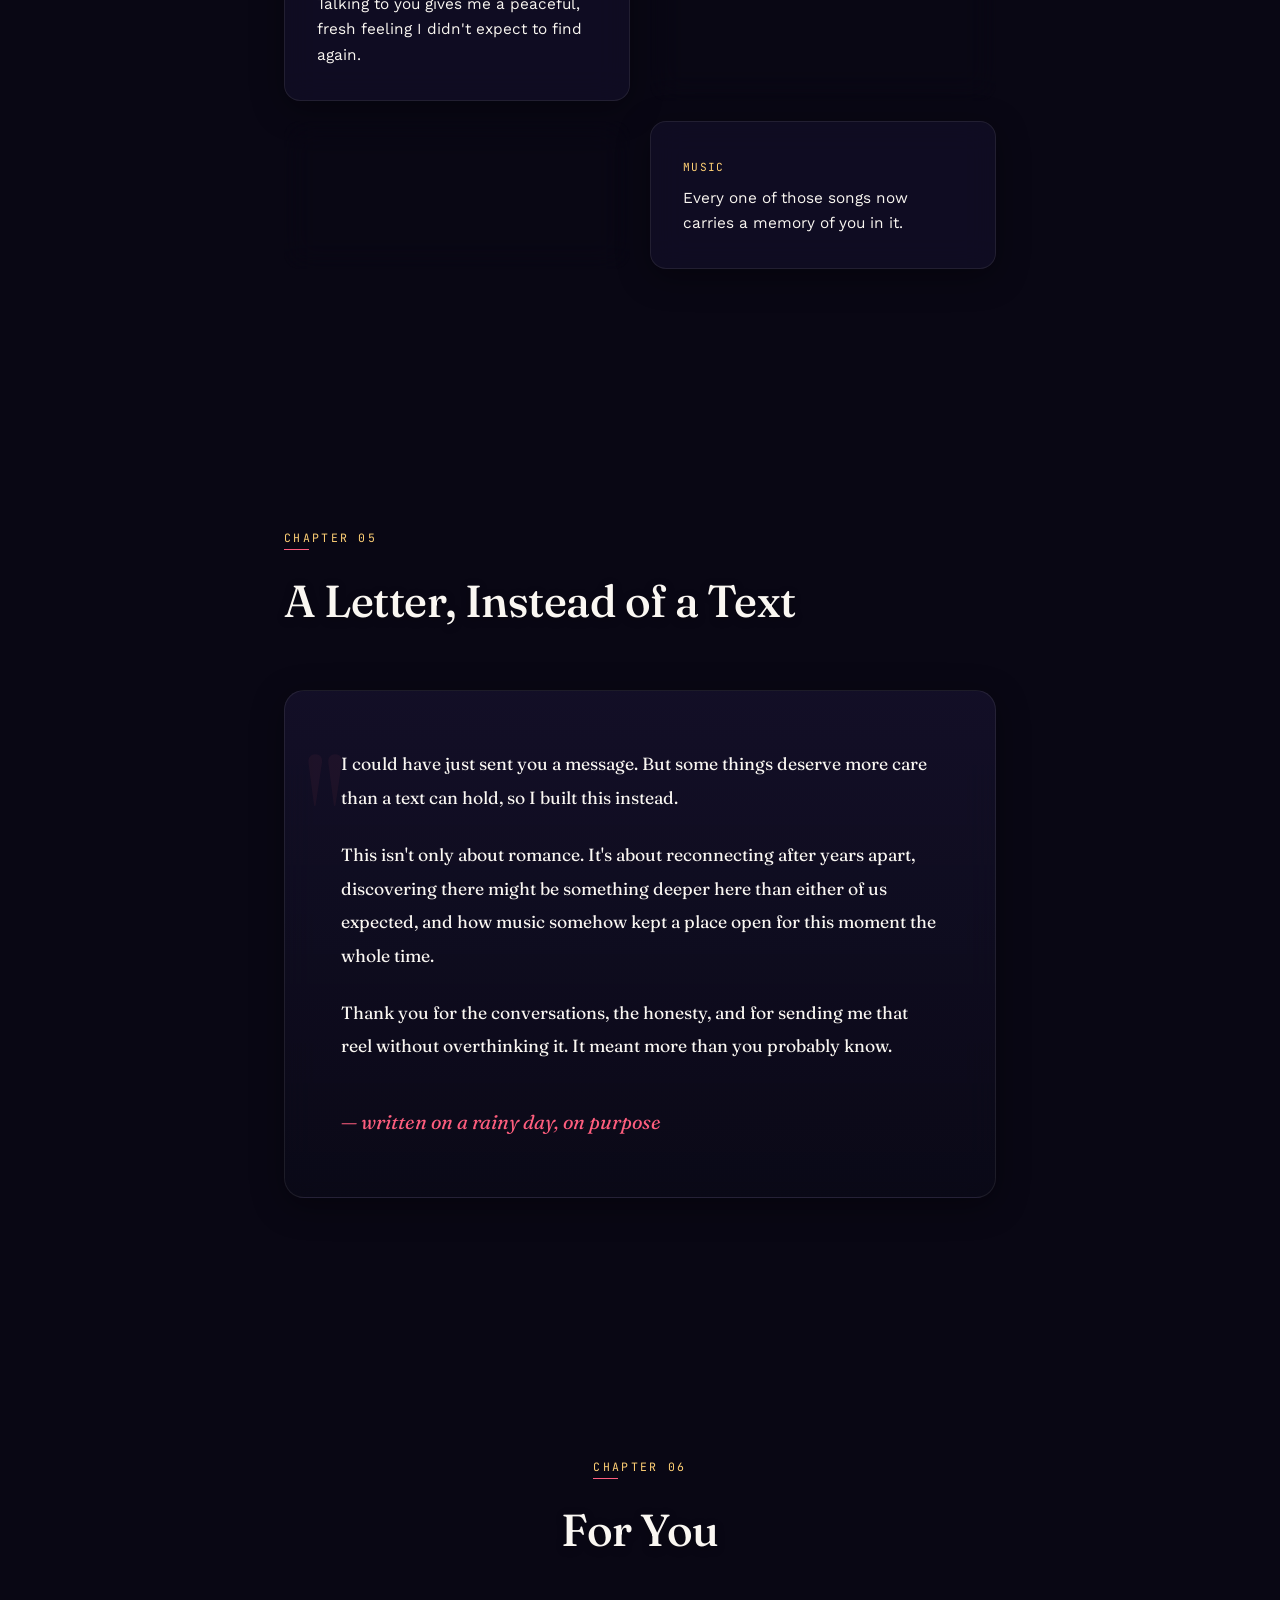
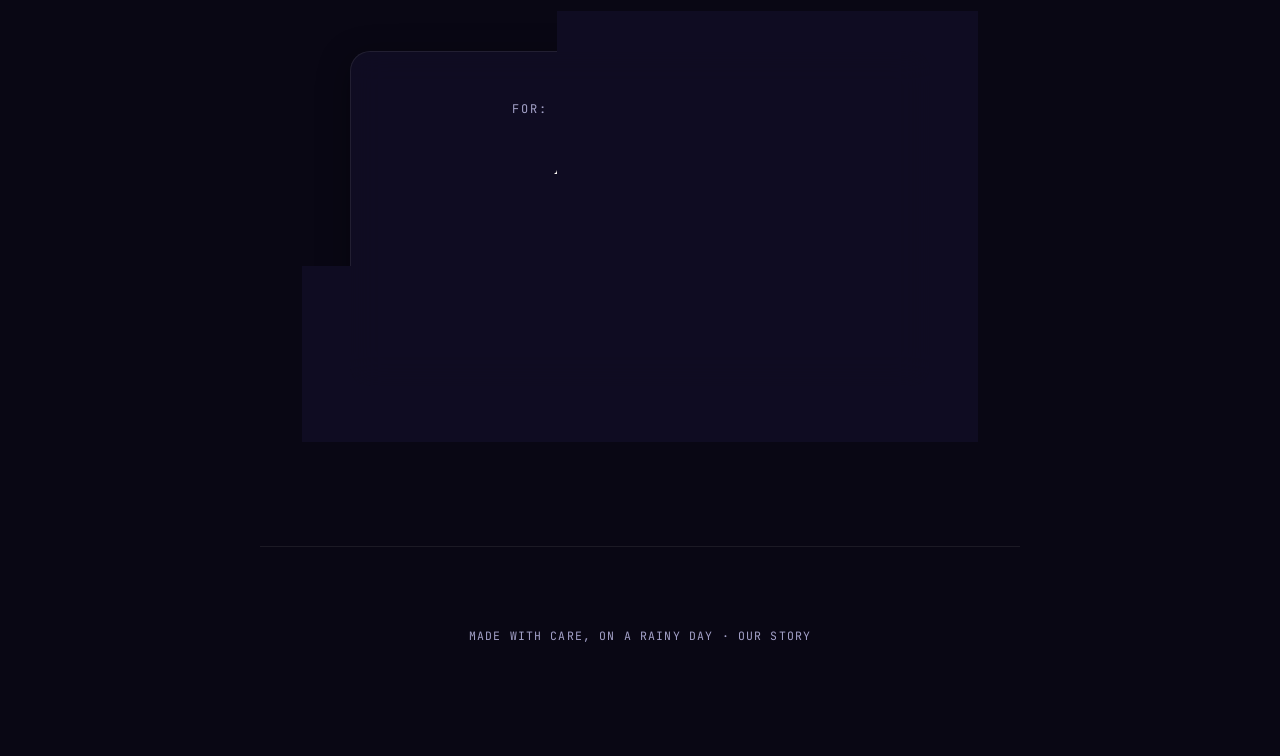
==== commit d1da0fb8: "add css" ====
--- a/index2.html
+++ b/index2.html
@@ -1,645 +1,488 @@
 <!DOCTYPE html>
 <html lang="en">
 <head>
-<meta charset="UTF-8">
-<meta name="viewport" content="width=device-width, initial-scale=1.0">
-<title>Our Story</title>
-<link rel="preconnect" href="https://fonts.googleapis.com">
-<link rel="preconnect" href="https://fonts.gstatic.com" crossorigin>
-<link href="https://fonts.googleapis.com/css2?family=Fraunces:ital,opsz,wght@0,9..144,300;0,9..144,500;0,9..144,600;1,9..144,500&family=Work+Sans:wght@300;400;500;600&family=JetBrains+Mono:wght@400;500&display=swap" rel="stylesheet">
-<script src="https://cdn.jsdelivr.net/npm/@emailjs/browser@3/dist/email.min.js"></script>
-<style>
-  :root{
-    --night:#12172B;
-    --night-deep:#0B0E1D;
-    --panel:#1B2340;
-    --amber:#E8A33D;
-    --rose:#D8748A;
-    --cream:#F3EFE7;
-    --lavender:#9AA0C4;
-    --line: rgba(243,239,231,0.14);
-  }
-  *{box-sizing:border-box; margin:0; padding:0;}
-  html{scroll-behavior:smooth;}
-  body{
-    background:var(--night);
-    color:var(--cream);
-    font-family:'Work Sans', sans-serif;
-    font-weight:400;
-    overflow-x:hidden;
-    position:relative;
-  }
-  ::selection{background:var(--amber); color:var(--night-deep);}
-  h1,h2,h3,.display{
-    font-family:'Fraunces', serif;
-    font-weight:500;
-    letter-spacing:-0.01em;
-  }
-  .eyebrow{
-    font-family:'JetBrains Mono', monospace;
-    font-size:0.72rem;
-    letter-spacing:0.18em;
-    text-transform:uppercase;
-    color:var(--amber);
-  }
-  section{
-    position:relative;
-    padding:7rem 1.5rem;
-    max-width:760px;
-    margin:0 auto;
-  }
-  @media (max-width:640px){ section{padding:4.5rem 1.25rem;} }
-
-  /* ---------- Rain canvas ---------- */
-  #rainCanvas{
-    position:fixed; inset:0; width:100%; height:100%;
-    pointer-events:none; z-index:1; opacity:0; transition:opacity 1.2s ease;
-  }
-  body.rain-on #rainCanvas{opacity:0.55;}
-  #rainToggle{
-    position:fixed; top:1.25rem; right:1.25rem; z-index:50;
-    background:var(--panel); border:1px solid var(--line);
-    color:var(--cream); font-family:'JetBrains Mono',monospace; font-size:0.7rem;
-    letter-spacing:0.08em; text-transform:uppercase;
-    padding:0.65rem 1rem; border-radius:100px; cursor:pointer;
-    display:flex; align-items:center; gap:0.5rem;
-    transition:border-color .3s ease, transform .2s ease;
-  }
-  #rainToggle:hover{border-color:var(--amber); transform:translateY(-1px);}
-  #rainToggle .dot{width:6px; height:6px; border-radius:50%; background:var(--lavender); transition:background .3s ease;}
-  body.rain-on #rainToggle .dot{background:var(--amber);}
-
-  /* ---------- Hero ---------- */
-  .hero{
-    min-height:92vh; display:flex; flex-direction:column; justify-content:center;
-    position:relative; z-index:2; padding-top:6rem;
-  }
-  .hero .eyebrow{margin-bottom:1.25rem;}
-  .hero h1{
-    font-size:clamp(2.6rem, 8vw, 4.6rem);
-    line-height:1.02;
-    max-width:11ch;
-  }
-  .hero h1 em{
-    font-style:italic; color:var(--amber);
-  }
-  .hero p{
-    margin-top:1.75rem; color:var(--lavender); font-size:1.05rem; max-width:38ch; line-height:1.6;
-  }
-  .scroll-cue{
-    margin-top:4rem; display:flex; align-items:center; gap:0.75rem;
-    font-family:'JetBrains Mono',monospace; font-size:0.7rem; color:var(--lavender);
-    letter-spacing:0.1em; text-transform:uppercase;
-  }
-  .scroll-cue .line{width:32px; height:1px; background:var(--lavender); position:relative; overflow:hidden;}
-  .scroll-cue .line::after{
-    content:''; position:absolute; left:-100%; top:0; width:100%; height:100%; background:var(--amber);
-    animation:cueMove 2s infinite ease-in-out;
-  }
-  @keyframes cueMove{ 50%{left:100%;} 100%{left:100%;} }
-
-  /* ---------- Section headers ---------- */
-  .sec-head{margin-bottom:3rem;}
-  .sec-head h2{font-size:clamp(1.8rem,4.5vw,2.6rem); margin-top:0.6rem;}
-
-  /* ---------- Timeline (setlist / ticket-stub motif) ---------- */
-  .timeline{list-style:none; border-left:1px solid var(--line); margin-left:0.4rem;}
-  .t-item{position:relative; padding:0 0 3rem 2.25rem;}
-  .t-item:last-child{padding-bottom:0;}
-  .t-item::before{
-    content:''; position:absolute; left:-5px; top:0.35rem; width:9px; height:9px;
-    border-radius:50%; background:var(--night); border:2px solid var(--amber);
-  }
-  .t-item .tag{font-family:'JetBrains Mono',monospace; font-size:0.68rem; color:var(--amber); letter-spacing:0.1em; text-transform:uppercase;}
-  .t-item h3{font-size:1.25rem; margin-top:0.4rem; font-weight:500;}
-  .t-item p{color:var(--lavender); margin-top:0.5rem; line-height:1.6; font-size:0.96rem;}
-
-  /* ---------- Quote blocks ---------- */
-  .quote{
-    border-left:2px solid var(--rose); padding:0.25rem 0 0.25rem 1.5rem; margin:1.75rem 0;
-    font-family:'Fraunces', serif; font-style:italic; font-size:1.15rem; color:var(--cream); line-height:1.55;
-  }
-  .quote cite{display:block; margin-top:0.6rem; font-family:'JetBrains Mono',monospace; font-style:normal; font-size:0.7rem; color:var(--lavender); letter-spacing:0.06em; text-transform:uppercase;}
-
-  /* ---------- Memory cards ---------- */
-  .cards{display:grid; grid-template-columns:1fr 1fr; gap:1rem; margin-top:2rem;}
-  @media(max-width:560px){.cards{grid-template-columns:1fr;}}
-  .card{
-    background:var(--panel); border:1px solid var(--line); border-radius:12px; padding:1.5rem;
-    transition:transform .25s ease, border-color .25s ease;
-  }
-  .card:hover{transform:translateY(-3px); border-color:var(--amber);}
-  .card .k{font-family:'JetBrains Mono',monospace; font-size:0.65rem; color:var(--amber); letter-spacing:0.1em; text-transform:uppercase;}
-  .card p{margin-top:0.6rem; font-size:0.92rem; color:var(--cream); line-height:1.55;}
-
-  /* ---------- Letter ---------- */
-  .letter{
-    background:linear-gradient(180deg, var(--panel), var(--night-deep));
-    border:1px solid var(--line); border-radius:14px; padding:2.5rem;
-    font-family:'Fraunces',serif; font-size:1.05rem; line-height:1.85; color:var(--cream);
-    margin-top:2rem;
-  }
-  .letter .sign{margin-top:2rem; font-style:italic; color:var(--amber);}
-
-  /* ---------- Quiz ---------- */
-  .quiz-wrap{
-    background:var(--panel); border:1px solid var(--line); border-radius:16px;
-    padding:2.5rem; margin-top:2rem; position:relative; overflow:hidden;
-  }
-  .progress-track{height:3px; background:var(--line); border-radius:2px; overflow:hidden; margin-bottom:2rem;}
-  .progress-fill{height:100%; width:0%; background:var(--amber); transition:width .5s ease;}
-  .q-screen{display:none; animation:fadeIn .5s ease;}
-  .q-screen.active{display:block;}
-  @keyframes fadeIn{ from{opacity:0; transform:translateY(8px);} to{opacity:1; transform:translateY(0);} }
-  .q-title{font-family:'JetBrains Mono',monospace; font-size:0.68rem; color:var(--lavender); letter-spacing:0.1em; text-transform:uppercase; margin-bottom:0.75rem;}
-  .q-text{font-family:'Fraunces',serif; font-size:1.5rem; margin-bottom:1.75rem; line-height:1.3;}
-  .options{display:flex; flex-direction:column; gap:0.75rem;}
-  .opt{
-    background:var(--night); border:1px solid var(--line); color:var(--cream);
-    padding:0.95rem 1.2rem; border-radius:10px; text-align:left; font-size:0.98rem;
-    cursor:pointer; font-family:'Work Sans',sans-serif; transition:border-color .2s ease, background .2s ease;
-  }
-  .opt:hover{border-color:var(--amber);}
-  .opt.selected{border-color:var(--amber); background:rgba(232,163,61,0.12);}
-  .q-nav{display:flex; justify-content:space-between; margin-top:2rem;}
-  .btn{
-    font-family:'JetBrains Mono',monospace; font-size:0.72rem; letter-spacing:0.08em; text-transform:uppercase;
-    padding:0.75rem 1.4rem; border-radius:100px; cursor:pointer; border:1px solid var(--line);
-    background:transparent; color:var(--cream); transition:all .2s ease;
-  }
-  .btn:hover{border-color:var(--amber);}
-  .btn.primary{background:var(--amber); color:var(--night-deep); border-color:var(--amber); font-weight:600;}
-  .btn.primary:hover{opacity:0.9;}
-  .btn:disabled{opacity:0.35; cursor:not-allowed;}
-  .btn:disabled:hover{border-color:var(--line);}
-
-  /* welcome + final screens inside quiz */
-  .q-welcome, .q-final{text-align:left;}
-  .q-welcome h3, .q-final h3{font-family:'Fraunces',serif; font-size:1.6rem; margin-bottom:0.85rem;}
-  .q-welcome p, .q-final p{color:var(--lavender); line-height:1.65; margin-bottom:1.75rem;}
-  .final-buttons{display:flex; gap:0.85rem; flex-wrap:wrap;}
-  .final-buttons .btn{padding:0.9rem 1.5rem; font-size:0.76rem;}
-  .comment-box{display:none; margin-top:1.25rem;}
-  .comment-box label{display:block; margin-bottom:0.6rem; font-family:'JetBrains Mono',monospace; font-size:0.68rem; letter-spacing:0.08em; text-transform:uppercase; color:var(--lavender);}
-  .comment-box textarea{
-    width:100%; min-height:120px; resize:vertical; border:1px solid var(--line); border-radius:12px;
-    background:var(--night); color:var(--cream); padding:1rem 1rem; font:inherit; line-height:1.6;
-  }
-  .comment-box textarea:focus{outline:none; border-color:var(--amber); box-shadow:0 0 0 1px rgba(232,163,61,0.4);}
-  .comment-box .btn{margin-top:0.85rem;}
-  #sendStatus{margin-top:1rem; font-family:'JetBrains Mono',monospace; font-size:0.72rem; color:var(--lavender);}
-  .result-msg{display:none; font-family:'Fraunces',serif; font-size:1.3rem; color:var(--amber); margin-top:1rem;}
-
-  /* confetti */
-  #confettiCanvas{position:fixed; inset:0; pointer-events:none; z-index:60;}
-
-  footer{
-    text-align:center; padding:4rem 1.5rem 6rem; color:var(--lavender);
-    font-family:'JetBrains Mono',monospace; font-size:0.7rem; letter-spacing:0.08em; text-transform:uppercase;
-  }
-</style>
+  <meta charset="UTF-8">
+  <meta name="viewport" content="width=device-width, initial-scale=1.0">
+  <title>Our Story - Chakra360</title>
+  
+  <!-- Fonts & Icons -->
+  <link rel="preconnect" href="https://fonts.googleapis.com">
+  <link rel="preconnect" href="https://fonts.gstatic.com" crossorigin>
+  <link href="https://fonts.googleapis.com/css2?family=Caveat:wght@400;700&family=Fraunces:ital,opsz,wght@0,9..144,300;0,9..144,500;0,9..144,600;1,9..144,500&family=Work+Sans:wght@300;400;500;600&family=JetBrains+Mono:wght@400;500&display=swap" rel="stylesheet">
+  
+  <!-- External Stylesheet -->
+  <link rel="stylesheet" href="css/style.css">
+  
+  <!-- EmailJS Integration -->
+  <script src="https://cdn.jsdelivr.net/npm/@emailjs/browser@3/dist/email.min.js"></script>
 </head>
 <body>
 
-<canvas id="rainCanvas"></canvas>
-<canvas id="confettiCanvas"></canvas>
-
-<button id="rainToggle" onclick="toggleRain()"><span class="dot"></span><span id="rainLabel">Rain mode</span></button>
-
-<!-- HERO -->
-<section class="hero">
-  <div class="eyebrow">A story, five years in the making</div>
-  <h1>Some songs<br>just hit <em>differently</em><br>after certain moments.</h1>
-  <p>This is one of them. A small archive of everything that led here — a campus, a five-year gap, and a night at a concert that changed the frequency.</p>
-  <div class="scroll-cue"><span class="line"></span> Scroll to begin</div>
-</section>
-
-<!-- TIMELINE -->
-<section id="timeline">
-  <div class="sec-head">
-    <div class="eyebrow">Chapter 01</div>
-    <h2>The Timeline</h2>
+  <!-- Ambient Light Globs -->
+  <div class="ambient-glow-1"></div>
+  <div class="ambient-glow-2"></div>
+
+  <!-- Interactive Canvases -->
+  <canvas id="rainCanvas"></canvas>
+  <canvas id="confettiCanvas"></canvas>
+
+  <!-- Rain Mode Controller -->
+  <button id="rainToggle" onclick="toggleRain()">
+    <span class="dot"></span>
+    <span id="rainLabel">Rain mode</span>
+  </button>
+
+  <!-- HERO SECTION -->
+  <section class="hero">
+    <div class="eyebrow">A story, five years in the making</div>
+    <h1>Some songs<br>just hit <em>differently</em><br>after certain moments.</h1>
+    <p>This is one of them. A small archive of everything that led here — a campus, a five-year gap, and a night at a concert that changed the frequency.</p>
+    <div class="scroll-cue">
+      <span class="line"></span> 
+      <span>Scroll to begin</span>
+    </div>
+  </section>
+
+  <!-- TIMELINE SECTION (CHAPTER 01) -->
+  <section id="timeline">
+    <div class="sec-head">
+      <div class="eyebrow">Chapter 01</div>
+      <h2>The Timeline</h2>
+    </div>
+    <ul class="timeline">
+      <li class="t-item">
+        <div class="tag">Five years ago</div>
+        <h3>Matrix Campus</h3>
+        <p>We first met — briefly. We didn't become close. Life moved on and we went our separate ways, the way people do when the timing just isn't right yet.</p>
+      </li>
+      <li class="t-item">
+        <div class="tag">Exactly five years later</div>
+        <h3>Chakra360 concert</h3>
+        <p>Unexpectedly, we met again. Same two people, but everything about the moment felt different this time.</p>
+      </li>
+      <li class="t-item">
+        <div class="tag">That night</div>
+        <h3>The middle of a huge outdoor crowd</h3>
+        <p>My first time experiencing his concert like that — not backstage, not indoors, just in the crowd, in the sound. It became unforgettable, and I don't think that was only about the music.</p>
+      </li>
+      <li class="t-item">
+        <div class="tag">Afterward</div>
+        <h3>"Some songs just hit differently..."</h3>
+        <p>That was the first message. You replied warmly, and somehow that turned into one of the most honest conversations I'd had in a long time.</p>
+      </li>
+    </ul>
+
+    <!-- Polaroid Memories of the Concert -->
+    <div class="polaroids-container">
+      <figure class="polaroid" data-lightbox>
+        <img src="img/chakra1.jpeg" alt="Chakra360 concert lighting" loading="lazy">
+        <figcaption class="polaroid-caption">Chakra360 — The night we met again</figcaption>
+      </figure>
+      <figure class="polaroid" data-lightbox>
+        <img src="img/chakra2.jpeg" alt="Kasun Kalhara concert stage" loading="lazy">
+        <figcaption class="polaroid-caption">In the middle of the crowd...</figcaption>
+      </figure>
+    </div>
+  </section>
+
+  <!-- WHAT STAYED WITH ME (CHAPTER 02) -->
+  <section id="moments">
+    <div class="sec-head">
+      <div class="eyebrow">Chapter 02</div>
+      <h2>What Stayed With Me</h2>
+    </div>
+
+    <div class="quote">
+      "Music creates memories. Every song reminds me of people and moments. I still remember everything."
+      <cite>— you, on why the songs mattered</cite>
+    </div>
+
+    <p style="color:var(--lavender); line-height:1.75; margin-top:1.5rem;">I told you that every time I hear those songs now, I remember every detail — I feel every emotion again. And you understood that immediately, which is rarer than it sounds.</p>
+
+    <div class="quote">
+      "Definitely, I won't forget." &middot; "You're gonna make me cry." &middot; "I felt the same."
+      <cite>— the replies that made it real</cite>
+    </div>
+
+    <p style="color:var(--lavender); line-height:1.75; margin-top:1.5rem;">Then there were the rainy days — I joked it was maybe because of them. You teased back: <em style="color:var(--cream); font-family:'Fraunces',serif;">"So if it wasn't raining? 😌"</em> — and somehow that one line became its own small memory.</p>
+
+    <div class="quote">
+      "It reminded me of you."
+      <cite>— the reel you sent, about people who text after hanging out just to say they had a great time</cite>
+    </div>
+  </section>
+
+  <!-- SONG REVIEWS (CHAPTER 03) -->
+  <section id="reviews">
+    <div class="sec-head">
+      <div class="eyebrow">Chapter 03</div>
+      <h2>Her Words, Not Mine</h2>
+    </div>
+    <p class="reviews-intro">I shared a few songs with you. What you sent back meant more to me than the songs themselves ever could.</p>
+
+    <div class="review-stack">
+      <figure class="review-card" data-lightbox>
+        <img src="img/review-1.png" alt="Her review of Yannam Mathaken" loading="lazy">
+        <figcaption class="review-caption"><span class="song">Yannam Mathaken</span><span>01 / 05</span></figcaption>
+      </figure>
+      <figure class="review-card" data-lightbox>
+        <img src="img/review-2.png" alt="Her review of Gahaka Mal Pipila" loading="lazy">
+        <figcaption class="review-caption"><span class="song">Gahaka Mal Pipila</span><span>02 / 05</span></figcaption>
+      </figure>
+      <figure class="review-card" data-lightbox>
+        <img src="img/review-3.png" alt="Her review of Himi Nathi Adareka" loading="lazy">
+        <figcaption class="review-caption"><span class="song">Himi Nathi Adareka</span><span>03 / 05</span></figcaption>
+      </figure>
+      <figure class="review-card" data-lightbox>
+        <img src="img/review-4.png" alt="Her review of Photograph" loading="lazy">
+        <figcaption class="review-caption"><span class="song">Photograph</span><span>04 / 05</span></figcaption>
+      </figure>
+      <figure class="review-card" data-lightbox>
+        <img src="img/review-5.png" alt="Her review of Sandawathiye" loading="lazy">
+        <figcaption class="review-caption"><span class="song">Sandawathiye</span><span>05 / 05</span></figcaption>
+      </figure>
+    </div>
+  </section>
+
+  <!-- SMALL THINGS I KEEP (CHAPTER 04) -->
+  <section id="memories">
+    <div class="sec-head">
+      <div class="eyebrow">Chapter 04</div>
+      <h2>Small Things I Keep</h2>
+    </div>
+    <div class="cards">
+      <div class="card">
+        <div class="k">Feeling</div>
+        <p>Talking to you gives me a peaceful, fresh feeling I didn't expect to find again.</p>
+      </div>
+      <div class="card">
+        <div class="k">Realization</div>
+        <p>Meeting again after five years meant much more than I expected it to.</p>
+      </div>
+      <div class="card">
+        <div class="k">Habit</div>
+        <p>I miss talking to you more than I probably let on.</p>
+      </div>
+      <div class="card">
+        <div class="k">Music</div>
+        <p>Every one of those songs now carries a memory of you in it.</p>
+      </div>
+    </div>
+  </section>
+
+  <!-- THE LETTER (CHAPTER 05) -->
+  <section id="letter">
+    <div class="sec-head">
+      <div class="eyebrow">Chapter 05</div>
+      <h2>A Letter, Instead of a Text</h2>
+    </div>
+    <div class="letter">
+      <p>I could have just sent you a message. But some things deserve more care than a text can hold, so I built this instead.</p>
+      <p style="margin-top:1.5rem;">This isn't only about romance. It's about reconnecting after years apart, discovering there might be something deeper here than either of us expected, and how music somehow kept a place open for this moment the whole time.</p>
+      <p style="margin-top:1.5rem;">Thank you for the conversations, the honesty, and for sending me that reel without overthinking it. It meant more than you probably know.</p>
+      <div class="sign">— written on a rainy day, on purpose</div>
+    </div>
+  </section>
+
+  <!-- ROMANTIC PROPOSAL (CHAPTER 06) -->
+  <section id="proposal" class="proposal-section">
+    <div class="sec-head" style="text-align: center;">
+      <div class="eyebrow">Chapter 06</div>
+      <h2>For You</h2>
+    </div>
+
+    <div class="envelope-wrapper">
+      <div class="envelope closed" id="proposalEnvelope" onclick="openEnvelope()">
+        
+        <!-- Wax Seal Cover state -->
+        <div class="envelope-cover">
+          <div class="envelope-to">For: The girl from Chakra360</div>
+          <div class="envelope-title">An Invitation</div>
+          <div class="wax-seal">❤️</div>
+          <div class="envelope-hint">Click the wax seal to open</div>
+        </div>
+        
+        <!-- Unfolded Letter state -->
+        <div class="letter-inside" id="letterInside">
+          <div class="proposal-title">A Question For You</div>
+          <p class="proposal-text">I'd really like to see you again. Would you be interested in going on a coffee date with me sometime?</p>
+          
+          <div class="final-buttons">
+            <button class="btn primary" onclick="submitAnswer('Yes, I\'d love to', event)">❤️ Yes, I'd love to</button>
+            <button class="btn" onclick="submitAnswer('Let\'s plan another day', event)">☺️ Let's plan another day</button>
+            <button class="btn" onclick="showCommentBox('I have a different idea', event)">💡 I have a different idea</button>
+          </div>
+
+          <div class="comment-box" id="commentBox">
+            <label for="commentInput">Tell me your idea or a quick note</label>
+            <textarea id="commentInput" placeholder="Maybe a different spot, a sunset walk, or a short note you'd like to leave..."></textarea>
+            <button class="btn primary" onclick="submitAnswer(window.pendingChoice || 'I have a different idea', event, document.getElementById('commentInput').value.trim())">Send my note</button>
+          </div>
+
+          <div id="sendStatus"></div>
+          <div class="result-msg" id="resultMsg"></div>
+        </div>
+
+      </div>
+    </div>
+  </section>
+
+  <footer>Made with care, on a rainy day &middot; Our Story</footer>
+
+  <!-- Lightbox for reviews & polaroids -->
+  <div class="lightbox" id="lightbox" onclick="closeLightbox()">
+    <img id="lightboxImg" src="" alt="">
   </div>
-  <ul class="timeline">
-    <li class="t-item">
-      <div class="tag">Five years ago</div>
-      <h3>Matrix Campus</h3>
-      <p>We first met — briefly. We didn't become close. Life moved on and we went our separate ways, the way people do when the timing just isn't right yet.</p>
-    </li>
-    <li class="t-item">
-      <div class="tag">Exactly five years later</div>
-      <h3>Chakra360 concert</h3>
-      <p>Unexpectedly, we met again. Same two people, but everything about the moment felt different this time.</p>
-    </li>
-    <li class="t-item">
-      <div class="tag">That night</div>
-      <h3>The middle of a huge outdoor crowd</h3>
-      <p>My first time experiencing his concert like that — not backstage, not indoors, just in the crowd, in the sound. It became unforgettable, and I don't think that was only about the music.</p>
-    </li>
-    <li class="t-item">
-      <div class="tag">Afterward</div>
-      <h3>"Some songs just hit differently..."</h3>
-      <p>That was the first message. You replied warmly, and somehow that turned into one of the most honest conversations I'd had in a long time.</p>
-    </li>
-  </ul>
-</section>
-
-<!-- CONVERSATION / QUOTES -->
-<section id="moments">
-  <div class="sec-head">
-    <div class="eyebrow">Chapter 02</div>
-    <h2>What Stayed With Me</h2>
-  </div>
-
-  <div class="quote">
-    "Music creates memories. Every song reminds me of people and moments. I still remember everything."
-    <cite>— you, on why the songs mattered</cite>
-  </div>
-
-  <p style="color:var(--lavender); line-height:1.7; margin-top:1.5rem;">I told you that every time I hear those songs now, I remember every detail — I feel every emotion again. And you understood that immediately, which is rarer than it sounds.</p>
-
-  <div class="quote">
-    "Definitely, I won't forget." · "You're gonna make me cry." · "I felt the same."
-    <cite>— the replies that made it real</cite>
-  </div>
-
-  <p style="color:var(--lavender); line-height:1.7; margin-top:1.5rem;">Then there were the rainy days — I joked it was maybe because of them. You teased back: <em style="color:var(--cream); font-family:'Fraunces',serif;">"So if it wasn't raining? 😌"</em> — and somehow that one line became its own small memory.</p>
-
-  <div class="quote">
-    "It reminded me of you."
-    <cite>— the reel you sent, about people who text after hanging out just to say they had a great time</cite>
-  </div>
-</section>
-
-<!-- SONG REVIEWS -->
-<section id="reviews">
-  <div class="sec-head">
-    <div class="eyebrow">Chapter 03</div>
-    <h2>Her Words, Not Mine</h2>
-  </div>
-  <p class="reviews-intro">I shared a few songs with you. What you sent back meant more to me than the songs themselves ever could.</p>
-
-  <div class="review-stack">
-    <figure class="review-card" data-lightbox>
-      <img src="images/review-1.png" alt="Her review of Yannam Mathaken" loading="lazy">
-      <figcaption class="review-caption"><span class="song">Yannam Mathaken</span><span>01 / 05</span></figcaption>
-    </figure>
-    <figure class="review-card" data-lightbox>
-      <img src="images/review-2.png" alt="Her review of Gahaka Mal Pipila" loading="lazy">
-      <figcaption class="review-caption"><span class="song">Gahaka Mal Pipila</span><span>02 / 05</span></figcaption>
-    </figure>
-    <figure class="review-card" data-lightbox>
-      <img src="images/review-3.png" alt="Her review of dawaka" loading="lazy">
-      <figcaption class="review-caption"><span class="song">Himi</span><span>03 / 05</span></figcaption>
-    </figure>
-    <figure class="review-card" data-lightbox>
-      <img src="images/review-4.png" alt="Her review of Photograph" loading="lazy">
-      <figcaption class="review-caption"><span class="song">Photograph</span><span>04 / 05</span></figcaption>
-    </figure>
-    <figure class="review-card" data-lightbox>
-      <img src="images/review-4.png" alt="Her review of Sandawathiye" loading="lazy">
-      <figcaption class="review-caption"><span class="song">Sandawathiye</span><span>05 / 05</span></figcaption>
-    </figure>
-  </div>
-</section>
-
-<!-- MEMORY CARDS -->
-<section id="memories">
-  <div class="sec-head">
-    <div class="eyebrow">Chapter 04</div>
-    <h2>Small Things I Keep</h2>
-  </div>
-  <div class="cards">
-    <div class="card"><div class="k">Feeling</div><p>Talking to you gives me a peaceful, fresh feeling I didn't expect to find again.</p></div>
-    <div class="card"><div class="k">Realization</div><p>Meeting again after five years meant much more than I expected it to.</p></div>
-    <div class="card"><div class="k">Habit</div><p>I miss talking to you more than I probably let on.</p></div>
-    <div class="card"><div class="k">Music</div><p>Every one of those songs now carries a memory of you in it.</p></div>
-  </div>
-</section>
-
-<!-- LETTER -->
-<section id="letter">
-  <div class="sec-head">
-    <div class="eyebrow">Chapter 05</div>
-    <h2>A Letter, Instead of a Text</h2>
-  </div>
-  <div class="letter">
-    <p>I could have just sent you a message. But some things deserve more care than a text can hold, so I built this instead.</p>
-    <p style="margin-top:1.2rem;">This isn't only about romance. It's about reconnecting after years apart, discovering there might be something deeper here than either of us expected, and how music somehow kept a place open for this moment the whole time.</p>
-    <p style="margin-top:1.2rem;">Thank you for the conversations, the honesty, and for sending me that reel without overthinking it. It meant more than you probably know.</p>
-    <div class="sign">— written on a rainy day, on purpose</div>
-  </div>
-</section>
-
-<!-- QUIZ -->
-<section id="quiz">
-  <div class="sec-head">
-    <div class="eyebrow">Chapter 06</div>
-    <h2>Get to Know You</h2>
-  </div>
-
-  <div class="quiz-wrap">
-    <div class="progress-track"><div class="progress-fill" id="progressFill"></div></div>
-
-    <!-- Welcome -->
-    <div class="q-screen active" id="screen-welcome">
-      <div class="q-welcome">
-        <h3>Hi 😊</h3>
-        <p>I made this little thing because I wanted to know you a bit better. It only takes a minute — one question at a time.</p>
-        <button class="btn primary" onclick="goTo(1)">Let's start</button>
-      </div>
-    </div>
-
-    <!-- Q1 -->
-    <div class="q-screen" id="screen-1">
-      <div class="q-title">Question 1 of 5</div>
-      <div class="q-text">If you had one perfect day, how would you spend it?</div>
-      <div class="options" data-q="1">
-        <button class="opt">☕ Coffee &amp; conversation</button>
-        <button class="opt">🌊 Beach</button>
-        <button class="opt">🎵 Live music / concert</button>
-        <button class="opt">🌿 Nature</button>
-        <button class="opt">🍿 Movies</button>
-        <button class="opt">✨ Something spontaneous</button>
-      </div>
-      <div class="q-nav"><button class="btn" onclick="goTo(0)">Back</button><button class="btn primary" id="next-1" disabled onclick="goTo(2)">Next</button></div>
-    </div>
-
-    <!-- Q2 -->
-    <div class="q-screen" id="screen-2">
-      <div class="q-title">Question 2 of 5</div>
-      <div class="q-text">Which place would you choose for a first meet-up?</div>
-      <div class="options" data-q="2">
-        <button class="opt">☕ Cozy café</button>
-        <button class="opt">🌅 Beach</button>
-        <button class="opt">🌳 Park</button>
-        <button class="opt">🍽️ Restaurant</button>
-        <button class="opt">🎶 Live music</button>
-        <button class="opt">📚 Bookstore</button>
-      </div>
-      <div class="q-nav"><button class="btn" onclick="goTo(1)">Back</button><button class="btn primary" id="next-2" disabled onclick="goTo(3)">Next</button></div>
-    </div>
-
-    <!-- Q3 -->
-    <div class="q-screen" id="screen-3">
-      <div class="q-title">Question 3 of 5</div>
-      <div class="q-text">What's one quality you value most in a person?</div>
-      <div class="options" data-q="3">
-        <button class="opt">❤️ Kindness</button>
-        <button class="opt">😊 Sense of humor</button>
-        <button class="opt">🤝 Loyalty</button>
-        <button class="opt">💬 Good communication</button>
-        <button class="opt">🌟 Honesty</button>
-      </div>
-      <div class="q-nav"><button class="btn" onclick="goTo(2)">Back</button><button class="btn primary" id="next-3" disabled onclick="goTo(4)">Next</button></div>
-    </div>
-
-    <!-- Q4 -->
-    <div class="q-screen" id="screen-4">
-      <div class="q-title">Question 4 of 5</div>
-      <div class="q-text">If we met again, what would you like us to do together?</div>
-      <div class="options" data-q="4">
-        <button class="opt">☕ Grab a coffee</button>
-        <button class="opt">🎵 Go to another concert</button>
-        <button class="opt">🚗 Take a short road trip</button>
-        <button class="opt">🍰 Try a new café</button>
-        <button class="opt">🌊 Watch the sunset</button>
-      </div>
-      <div class="q-nav"><button class="btn" onclick="goTo(3)">Back</button><button class="btn primary" id="next-4" disabled onclick="goTo(5)">Next</button></div>
-    </div>
-
-    <!-- Q5 / Final -->
-    <div class="q-screen" id="screen-5">
-      <div class="q-final">
-        <div class="q-title">Question 5 of 5 · Last one 😊</div>
-        <h3>I'd really like to see you again.</h3>
-        <p>Would you be interested in going on a coffee date with me sometime?</p>
-        <div class="final-buttons">
-          <button class="btn primary" onclick="submitAnswer('Yes, I\'d love to')">❤️ Yes, I'd love to</button>
-          <button class="btn" onclick="submitAnswer('Let\'s plan another day')">☺️ Let's plan another day</button>
-          <button class="btn" onclick="showCommentBox('I have a different idea')">💡 I have a different idea</button>
-        </div>
-
-        <div class="comment-box" id="commentBox">
-          <label for="commentInput">Tell me your idea or a quick note</label>
-          <textarea id="commentInput" placeholder="Maybe a coffee place, a sunset walk, a movie night, or just a short note you'd like to leave..."></textarea>
-          <button class="btn primary" onclick="submitAnswer(window.pendingChoice || 'I have a different idea', document.getElementById('commentInput').value.trim())">Send my note</button>
-        </div>
-
-        <div id="sendStatus"></div>
-        <div class="result-msg" id="resultMsg"></div>
-      </div>
-    </div>
-  </div>
-</section>
-
-<footer>Made with care, on a rainy day · Our Story</footer>
-
-<!-- Lightbox for review screenshots -->
-<div class="lightbox" id="lightbox" onclick="closeLightbox()">
-  <img id="lightboxImg" src="" alt="">
-</div>
-
-<script>
-/* ---------------- Rain canvas ---------------- */
-const rc = document.getElementById('rainCanvas');
-const rctx = rc.getContext('2d');
-let drops = [];
-function sizeCanvas(){ rc.width = window.innerWidth; rc.height = window.innerHeight; }
-sizeCanvas();
-window.addEventListener('resize', sizeCanvas);
-function initDrops(){
-  drops = [];
-  const count = Math.floor(window.innerWidth / 12);
-  for(let i=0;i<count;i++){
-    drops.push({
-      x: Math.random()*rc.width,
-      y: Math.random()*rc.height,
-      len: 10 + Math.random()*18,
-      speed: 4 + Math.random()*6,
-      opacity: 0.15 + Math.random()*0.35
+
+  <script>
+    /* ---------------- EmailJS Setup ---------------- */
+    const EMAILJS_PUBLIC_KEY = '2Npe-iKlcafd1kXx9';
+    const EMAILJS_SERVICE_ID = 'service_8f8qjsc';
+    const EMAILJS_TEMPLATE_ID = 'template_362ppol';
+
+    if (window.emailjs) {
+      emailjs.init({ publicKey: EMAILJS_PUBLIC_KEY });
+    }
+
+    /* ---------------- Rain Canvas Ambient Effect ---------------- */
+    const rc = document.getElementById('rainCanvas');
+    const rctx = rc.getContext('2d');
+    let drops = [];
+
+    function sizeCanvas() {
+      rc.width = window.innerWidth;
+      rc.height = window.innerHeight;
+    }
+    sizeCanvas();
+    window.addEventListener('resize', sizeCanvas);
+
+    function initDrops() {
+      drops = [];
+      const count = Math.floor(window.innerWidth / 12);
+      for (let i = 0; i < count; i++) {
+        drops.push({
+          x: Math.random() * rc.width,
+          y: Math.random() * rc.height,
+          len: 12 + Math.random() * 20,
+          speed: 4 + Math.random() * 6,
+          opacity: 0.12 + Math.random() * 0.35
+        });
+      }
+    }
+    initDrops();
+
+    let rainActive = false;
+    function drawRain() {
+      rctx.clearRect(0, 0, rc.width, rc.height);
+      if (rainActive) {
+        rctx.strokeStyle = 'rgba(163, 161, 200, 0.5)';
+        rctx.lineWidth = 1;
+        drops.forEach(d => {
+          rctx.globalAlpha = d.opacity;
+          rctx.beginPath();
+          rctx.moveTo(d.x, d.y);
+          rctx.lineTo(d.x - 0.5, d.y + d.len);
+          rctx.stroke();
+          d.y += d.speed;
+          d.x -= 0.4;
+          if (d.y > rc.height) {
+            d.y = -20;
+            d.x = Math.random() * rc.width;
+          }
+        });
+        rctx.globalAlpha = 1;
+      }
+      requestAnimationFrame(drawRain);
+    }
+    drawRain();
+
+    function toggleRain() {
+      rainActive = !rainActive;
+      document.body.classList.toggle('rain-on', rainActive);
+      document.getElementById('rainLabel').textContent = rainActive ? 'Rain on' : 'Rain mode';
+    }
+
+    /* ---------------- Fade-in Intersection Observer & Lightbox ---------------- */
+    const reviewObserver = new IntersectionObserver((entries) => {
+      entries.forEach(entry => {
+        if (entry.isIntersecting) {
+          entry.target.classList.add('in-view');
+          reviewObserver.unobserve(entry.target);
+        }
+      });
+    }, { threshold: 0.1 });
+
+    document.querySelectorAll('.review-card').forEach(card => reviewObserver.observe(card));
+
+    // Handle clicks for both Polaroids and Review Cards to open in lightbox
+    document.querySelectorAll('.review-card, .polaroid').forEach(item => {
+      item.addEventListener('click', (e) => {
+        // Prevent trigger if clicking general container wrapper during initial open
+        if (item.classList.contains('polaroid') && e.target.tagName !== 'IMG' && e.target.tagName !== 'FIGCAPTION') {
+          return;
+        }
+        const img = item.querySelector('img');
+        if (img) {
+          document.getElementById('lightboxImg').src = img.src;
+          document.getElementById('lightboxImg').alt = img.alt || '';
+          document.getElementById('lightbox').classList.add('open');
+        }
+      });
     });
-  }
-}
-initDrops();
-let rainActive = false;
-function drawRain(){
-  rctx.clearRect(0,0,rc.width,rc.height);
-  if(rainActive){
-    rctx.strokeStyle = 'rgba(154,160,196,0.6)';
-    rctx.lineWidth = 1;
-    drops.forEach(d=>{
-      rctx.globalAlpha = d.opacity;
-      rctx.beginPath();
-      rctx.moveTo(d.x, d.y);
-      rctx.lineTo(d.x, d.y + d.len);
-      rctx.stroke();
-      d.y += d.speed;
-      d.x -= 0.6;
-      if(d.y > rc.height){ d.y = -20; d.x = Math.random()*rc.width; }
-    });
-    rctx.globalAlpha = 1;
-  }
-  requestAnimationFrame(drawRain);
-}
-drawRain();
-function toggleRain(){
-  rainActive = !rainActive;
-  document.body.classList.toggle('rain-on', rainActive);
-  document.getElementById('rainLabel').textContent = rainActive ? 'Rain on' : 'Rain mode';
-}
-
-/* ---------------- Review cards: fade-in on scroll + lightbox ---------------- */
-const reviewObserver = new IntersectionObserver((entries)=>{
-  entries.forEach(entry=>{
-    if(entry.isIntersecting){
-      entry.target.classList.add('in-view');
-      reviewObserver.unobserve(entry.target);
-    }
-  });
-}, { threshold: 0.15 });
-document.querySelectorAll('.review-card').forEach(card=>reviewObserver.observe(card));
-
-document.querySelectorAll('.review-card').forEach(card=>{
-  card.addEventListener('click', ()=>{
-    const src = card.querySelector('img').src;
-    const alt = card.querySelector('img').alt;
-    document.getElementById('lightboxImg').src = src;
-    document.getElementById('lightboxImg').alt = alt;
-    document.getElementById('lightbox').classList.add('open');
-  });
-});
-function closeLightbox(){
-  document.getElementById('lightbox').classList.remove('open');
-}
-
-/* ---------------- Quiz logic ---------------- */
-const answers = {};
-const screens = ['welcome',1,2,3,4,5];
-function goTo(step){
-  screens.forEach(s=>{
-    document.getElementById('screen-'+s).classList.remove('active');
-  });
-  document.getElementById('screen-'+step).classList.add('active');
-  const pct = step === 'welcome' ? 0 : (step/5)*100;
-  document.getElementById('progressFill').style.width = pct + '%';
-}
-document.querySelectorAll('.options').forEach(group=>{
-  const qNum = group.dataset.q;
-  group.querySelectorAll('.opt').forEach(btn=>{
-    btn.addEventListener('click', ()=>{
-      group.querySelectorAll('.opt').forEach(b=>b.classList.remove('selected'));
-      btn.classList.add('selected');
-      answers['q'+qNum] = btn.textContent.trim();
-      document.getElementById('next-'+qNum).disabled = false;
-    });
-  });
-});
-
-/* ---------------- FormSubmit email submission ---------------- */
-const FORM_EMAIL = 'sasindunisal@gmail.com';
-
-function showCommentBox(choice){
-  window.pendingChoice = choice;
-  document.getElementById('commentBox').style.display = 'block';
-  document.getElementById('commentInput').focus();
-}
-
-function submitAnswer(choice, customComment = ''){
-  const statusEl = document.getElementById('sendStatus');
-  const resultEl = document.getElementById('resultMsg');
-  const cleanedComment = (customComment || '').trim();
-  const finalText = cleanedComment ? `${choice} — ${cleanedComment}` : choice;
-
-  const payload = {
-    _subject: 'Our Story response',
-    _captcha: 'false',
-    final_answer: finalText,
-    q1: answers.q1 || '',
-    q2: answers.q2 || '',
-    q3: answers.q3 || '',
-    q4: answers.q4 || '',
-    comment: cleanedComment,
-    suggestion: cleanedComment || choice,
-    email: FORM_EMAIL
-  };
-
-  statusEl.textContent = 'Sending...';
-
-  const finish = () => {
-    resultEl.style.display = 'block';
-    if(choice.startsWith('Yes')){
-      resultEl.textContent = "❤️ She said yes.";
-      launchConfetti();
-    } else {
-      resultEl.textContent = "Noted — no pressure at all. 😊";
-    }
-    statusEl.textContent = '';
-  };
-
-  fetch(`https://formsubmit.co/ajax/${FORM_EMAIL}`, {
-    method: 'POST',
-    headers: {
-      'Content-Type': 'application/json',
-      'Accept': 'application/json'
-    },
-    body: JSON.stringify(payload)
-  })
-    .then((response) => {
-      if (!response.ok) {
-        throw new Error(`FormSubmit failed: ${response.status}`);
+
+    function closeLightbox() {
+      document.getElementById('lightbox').classList.remove('open');
+    }
+
+    /* ---------------- Envelope Proposal Logic ---------------- */
+    function openEnvelope() {
+      const envelope = document.getElementById('proposalEnvelope');
+      if (envelope.classList.contains('closed')) {
+        envelope.classList.remove('closed');
+        envelope.classList.add('open');
       }
-      return response.json();
-    })
-    .then(() => {
-      statusEl.textContent = 'Sent.';
-      finish();
-    })
-    .catch((err) => {
-      console.error('FormSubmit error:', err);
-      statusEl.textContent = 'Could not send automatically. Please try again.';
-      finish();
-    });
-}
-
-/* ---------------- Confetti ---------------- */
-const cc = document.getElementById('confettiCanvas');
-const cctx = cc.getContext('2d');
-function sizeConfetti(){ cc.width = window.innerWidth; cc.height = window.innerHeight; }
-sizeConfetti();
-window.addEventListener('resize', sizeConfetti);
-function launchConfetti(){
-  const colors = ['#E8A33D','#D8748A','#F3EFE7','#9AA0C4'];
-  const pieces = Array.from({length:140}, ()=>({
-    x: Math.random()*cc.width,
-    y: -20 - Math.random()*cc.height*0.3,
-    r: 4 + Math.random()*5,
-    c: colors[Math.floor(Math.random()*colors.length)],
-    speed: 2 + Math.random()*3,
-    drift: -1 + Math.random()*2,
-    rot: Math.random()*360,
-    rotSpeed: -6 + Math.random()*12
-  }));
-  let frame = 0;
-  function animate(){
-    cctx.clearRect(0,0,cc.width,cc.height);
-    let stillFalling = false;
-    pieces.forEach(p=>{
-      p.y += p.speed; p.x += p.drift; p.rot += p.rotSpeed;
-      if(p.y < cc.height + 20) stillFalling = true;
-      cctx.save();
-      cctx.translate(p.x,p.y);
-      cctx.rotate(p.rot*Math.PI/180);
-      cctx.fillStyle = p.c;
-      cctx.fillRect(-p.r/2,-p.r/2,p.r,p.r*0.6);
-      cctx.restore();
-    });
-    frame++;
-    if(stillFalling && frame < 260){ requestAnimationFrame(animate); }
-    else { cctx.clearRect(0,0,cc.width,cc.height); }
-  }
-  animate();
-}
-</script>
+    }
+
+    function showCommentBox(choice, event) {
+      if (event) event.stopPropagation();
+      window.pendingChoice = choice;
+      const commentBox = document.getElementById('commentBox');
+      commentBox.style.display = 'block';
+      document.getElementById('commentInput').focus();
+    }
+
+    function submitAnswer(choice, event, customComment = '') {
+      if (event) event.stopPropagation();
+      
+      const statusEl = document.getElementById('sendStatus');
+      const resultEl = document.getElementById('resultMsg');
+      const cleanedComment = (customComment || '').trim();
+      const finalText = cleanedComment ? `${choice} — ${cleanedComment}` : choice;
+
+      // Prepare fields matching EmailJS Template variables
+      const payload = {
+        final_answer: finalText,
+        q1: 'Quiz Skipped',
+        q2: 'Quiz Skipped',
+        q3: 'Quiz Skipped',
+        q4: 'Quiz Skipped',
+        comment: cleanedComment,
+        suggestion: cleanedComment || choice
+      };
+
+      statusEl.textContent = 'Sending response...';
+
+      const finishSubmission = () => {
+        resultEl.style.display = 'block';
+        if (choice.toLowerCase().includes('yes') || choice.toLowerCase().includes('love')) {
+          resultEl.innerHTML = "❤️ <strong>She said yes.</strong><br><span style='font-size:0.95rem; color:var(--lavender);'>Can't wait to see you. Let's make it beautiful.</span>";
+          launchConfetti(true); // launch romantic version (hearts/petals)
+        } else {
+          resultEl.textContent = "Noted — no pressure at all. 😊";
+          launchConfetti(false); // launch regular subtle sparkles
+        }
+        statusEl.textContent = '';
+        
+        // Hide option buttons after submit
+        document.querySelector('.final-buttons').style.display = 'none';
+        document.getElementById('commentBox').style.display = 'none';
+      };
+
+      if (window.emailjs) {
+        emailjs.send(EMAILJS_SERVICE_ID, EMAILJS_TEMPLATE_ID, payload)
+          .then(() => {
+            statusEl.textContent = 'Sent successfully.';
+            finishSubmission();
+          })
+          .catch((err) => {
+            statusEl.textContent = 'Could not send automatically, but your choice has been saved locally!';
+            console.error('EmailJS error:', err);
+            finishSubmission();
+          });
+      } else {
+        // Fallback simulate submission
+        setTimeout(() => {
+          statusEl.textContent = 'Saved.';
+          finishSubmission();
+        }, 1000);
+      }
+    }
+
+    /* ---------------- Custom Romantic Confetti & Hearts Canvas Engine ---------------- */
+    const cc = document.getElementById('confettiCanvas');
+    const cctx = cc.getContext('2d');
+    
+    function sizeConfetti() {
+      cc.width = window.innerWidth;
+      cc.height = window.innerHeight;
+    }
+    sizeConfetti();
+    window.addEventListener('resize', sizeConfetti);
+
+    function launchConfetti(romantic = true) {
+      const colors = romantic 
+        ? ['#ff5e7e', '#ff8fa3', '#ffd075', '#faf7f2', '#ff426e'] // Rose petals, pinks and golds
+        : ['#ffd075', '#a3a1c8', '#faf7f2', '#ff5e7e']; // Original theme colors
+
+      const pieces = Array.from({ length: 180 }, () => {
+        const isHeart = romantic && Math.random() > 0.4;
+        return {
+          x: Math.random() * cc.width,
+          y: -20 - Math.random() * cc.height * 0.4,
+          r: 5 + Math.random() * 7,
+          c: colors[Math.floor(Math.random() * colors.length)],
+          speed: 1.8 + Math.random() * 3.5,
+          drift: -1.2 + Math.random() * 2.4,
+          rot: Math.random() * 360,
+          rotSpeed: -5 + Math.random() * 10,
+          isHeart: isHeart
+        };
+      });
+
+      let frame = 0;
+      function animate() {
+        cctx.clearRect(0, 0, cc.width, cc.height);
+        let stillFalling = false;
+        
+        pieces.forEach(p => {
+          p.y += p.speed;
+          p.x += p.drift;
+          p.rot += p.rotSpeed;
+          
+          if (p.y < cc.height + 20) {
+            stillFalling = true;
+          }
+          
+          cctx.save();
+          cctx.translate(p.x, p.y);
+          cctx.rotate(p.rot * Math.PI / 180);
+          cctx.fillStyle = p.c;
+
+          if (p.isHeart) {
+            // Heart-shaped vector path
+            cctx.beginPath();
+            cctx.moveTo(0, -p.r / 3);
+            cctx.bezierCurveTo(-p.r / 2, -p.r, -p.r, -p.r / 3, 0, p.r * 0.75);
+            cctx.bezierCurveTo(p.r, -p.r / 3, p.r / 2, -p.r, 0, -p.r / 3);
+            cctx.fill();
+          } else {
+            // Soft rounded rectangle (simulating rose petal or paper flake)
+            cctx.beginPath();
+            cctx.roundRect(-p.r / 2, -p.r / 2, p.r, p.r * 0.6, p.r * 0.2);
+            cctx.fill();
+          }
+          cctx.restore();
+        });
+
+        frame++;
+        if (stillFalling && frame < 350) {
+          requestAnimationFrame(animate);
+        } else {
+          cctx.clearRect(0, 0, cc.width, cc.height);
+        }
+      }
+      animate();
+    }
+  </script>
 </body>
 </html>
--- a/css/style.css
+++ b/css/style.css
@@ -0,0 +1,901 @@
+/* ==========================================================================
+   Midnight Romance - Custom Style Sheet for Our Story
+   ========================================================================== */
+
+@import url('https://fonts.googleapis.com/css2?family=Caveat:wght@400;700&family=Fraunces:ital,opsz,wght@0,9..144,300;0,9..144,500;0,9..144,600;1,9..144,500&family=Work+Sans:wght@300;400;500;600&family=JetBrains+Mono:wght@400;500&display=swap');
+
+:root {
+  /* Color Palette */
+  --night: #090714;
+  --night-deep: #05040a;
+  --panel: rgba(26, 21, 52, 0.45);
+  --amber: #ffd075;
+  --rose: #ff5e7e;
+  --rose-glow: rgba(255, 94, 126, 0.35);
+  --cream: #faf7f2;
+  --lavender: #a3a1c8;
+  --line: rgba(250, 246, 240, 0.08);
+  --shadow: 0 8px 32px 0 rgba(0, 0, 0, 0.37);
+  
+  /* Transitions */
+  --transition-smooth: all 0.4s cubic-bezier(0.165, 0.84, 0.44, 1);
+  --transition-bounce: all 0.5s cubic-bezier(0.175, 0.885, 0.32, 1.275);
+}
+
+/* ---------- Reset & Base ---------- */
+* {
+  box-sizing: border-box;
+  margin: 0;
+  padding: 0;
+}
+
+html {
+  scroll-behavior: smooth;
+}
+
+body {
+  background: var(--night);
+  background-image: 
+    radial-gradient(circle at 10% 20%, rgba(26, 21, 52, 0.8) 0%, transparent 40%),
+    radial-gradient(circle at 90% 80%, rgba(255, 94, 126, 0.05) 0%, transparent 40%);
+  background-attachment: fixed;
+  color: var(--cream);
+  font-family: 'Work Sans', sans-serif;
+  font-weight: 400;
+  overflow-x: hidden;
+  position: relative;
+  line-height: 1.5;
+}
+
+::selection {
+  background: var(--rose);
+  color: var(--night-deep);
+}
+
+/* ---------- Background Ambient Concert Lights ---------- */
+.ambient-glow-1, .ambient-glow-2 {
+  position: fixed;
+  border-radius: 50%;
+  pointer-events: none;
+  z-index: 0;
+  filter: blur(130px);
+  opacity: 0.15;
+  transition: transform 5s ease;
+  animation: floatLights 20s infinite alternate ease-in-out;
+}
+
+.ambient-glow-1 {
+  width: 400px;
+  height: 400px;
+  background: var(--rose);
+  top: 15%;
+  left: -100px;
+}
+
+.ambient-glow-2 {
+  width: 500px;
+  height: 500px;
+  background: var(--amber);
+  bottom: 10%;
+  right: -150px;
+  animation-delay: -5s;
+}
+
+@keyframes floatLights {
+  0% { transform: translate(0, 0) scale(1); }
+  50% { transform: translate(60px, 80px) scale(1.1); }
+  100% { transform: translate(-40px, -60px) scale(0.9); }
+}
+
+/* ---------- Typography ---------- */
+h1, h2, h3, .display {
+  font-family: 'Fraunces', serif;
+  font-weight: 500;
+  letter-spacing: -0.01em;
+}
+
+.eyebrow {
+  font-family: 'JetBrains Mono', monospace;
+  font-size: 0.72rem;
+  letter-spacing: 0.2em;
+  text-transform: uppercase;
+  color: var(--amber);
+  margin-bottom: 0.5rem;
+  display: inline-block;
+  position: relative;
+}
+
+.eyebrow::after {
+  content: '';
+  position: absolute;
+  bottom: -4px;
+  left: 0;
+  width: 25px;
+  height: 1px;
+  background: var(--rose);
+}
+
+/* ---------- Section Layout ---------- */
+section {
+  position: relative;
+  padding: 8rem 1.5rem;
+  max-width: 760px;
+  margin: 0 auto;
+  z-index: 2;
+}
+
+@media (max-width: 640px) {
+  section {
+    padding: 5rem 1.25rem;
+  }
+}
+
+.sec-head {
+  margin-bottom: 3.5rem;
+}
+
+.sec-head h2 {
+  font-size: clamp(2rem, 5vw, 2.8rem);
+  margin-top: 0.8rem;
+  color: var(--cream);
+  text-shadow: 0 2px 10px rgba(0,0,0,0.3);
+}
+
+/* ---------- Rain Toggle ---------- */
+#rainCanvas {
+  position: fixed;
+  inset: 0;
+  width: 100%;
+  height: 100%;
+  pointer-events: none;
+  z-index: 1;
+  opacity: 0;
+  transition: opacity 1.5s ease;
+}
+
+body.rain-on #rainCanvas {
+  opacity: 0.65;
+}
+
+#rainToggle {
+  position: fixed;
+  top: 1.5rem;
+  right: 1.5rem;
+  z-index: 50;
+  background: var(--panel);
+  backdrop-filter: blur(12px);
+  border: 1px solid var(--line);
+  color: var(--cream);
+  font-family: 'JetBrains Mono', monospace;
+  font-size: 0.72rem;
+  letter-spacing: 0.08em;
+  text-transform: uppercase;
+  padding: 0.75rem 1.25rem;
+  border-radius: 100px;
+  cursor: pointer;
+  display: flex;
+  align-items: center;
+  gap: 0.6rem;
+  box-shadow: 0 4px 20px rgba(0,0,0,0.25);
+  transition: var(--transition-smooth);
+}
+
+#rainToggle:hover {
+  border-color: var(--rose);
+  transform: translateY(-2px);
+  box-shadow: 0 6px 25px rgba(255, 94, 126, 0.2);
+}
+
+#rainToggle .dot {
+  width: 8px;
+  height: 8px;
+  border-radius: 50%;
+  background: rgba(250, 246, 240, 0.3);
+  transition: var(--transition-smooth);
+}
+
+body.rain-on #rainToggle .dot {
+  background: var(--rose);
+  box-shadow: 0 0 10px var(--rose);
+}
+
+/* ---------- Hero Section ---------- */
+.hero {
+  min-height: 100vh;
+  display: flex;
+  flex-direction: column;
+  justify-content: center;
+  padding-top: 4rem;
+}
+
+.hero h1 {
+  font-size: clamp(2.8rem, 8vw, 4.8rem);
+  line-height: 1.05;
+  max-width: 14ch;
+  margin-top: 1rem;
+}
+
+.hero h1 em {
+  font-style: italic;
+  color: var(--rose);
+  text-shadow: 0 0 40px rgba(255, 94, 126, 0.2);
+}
+
+.hero p {
+  margin-top: 2rem;
+  color: var(--lavender);
+  font-size: 1.1rem;
+  max-width: 42ch;
+  line-height: 1.7;
+}
+
+.scroll-cue {
+  margin-top: 5rem;
+  display: flex;
+  align-items: center;
+  gap: 1rem;
+  font-family: 'JetBrains Mono', monospace;
+  font-size: 0.72rem;
+  color: var(--lavender);
+  letter-spacing: 0.12em;
+  text-transform: uppercase;
+}
+
+.scroll-cue .line {
+  width: 40px;
+  height: 1px;
+  background: rgba(250, 246, 240, 0.2);
+  position: relative;
+  overflow: hidden;
+}
+
+.scroll-cue .line::after {
+  content: '';
+  position: absolute;
+  left: -100%;
+  top: 0;
+  width: 100%;
+  height: 100%;
+  background: var(--rose);
+  animation: cueMove 2.2s infinite ease-in-out;
+}
+
+@keyframes cueMove {
+  0% { left: -100%; }
+  50% { left: 100%; }
+  100% { left: 100%; }
+}
+
+/* ---------- Timeline ---------- */
+.timeline {
+  list-style: none;
+  border-left: 1px dashed var(--line);
+  margin-left: 0.5rem;
+}
+
+.t-item {
+  position: relative;
+  padding: 0 0 4rem 2.5rem;
+}
+
+.t-item:last-child {
+  padding-bottom: 1rem;
+}
+
+.t-item::before {
+  content: '';
+  position: absolute;
+  left: -5px;
+  top: 0.4rem;
+  width: 9px;
+  height: 9px;
+  border-radius: 50%;
+  background: var(--night-deep);
+  border: 2px solid var(--rose);
+  box-shadow: 0 0 8px var(--rose);
+  transition: var(--transition-smooth);
+  z-index: 2;
+}
+
+.t-item:hover::before {
+  transform: scale(1.4);
+  background: var(--amber);
+  border-color: var(--amber);
+  box-shadow: 0 0 12px var(--amber);
+}
+
+.t-item .tag {
+  font-family: 'JetBrains Mono', monospace;
+  font-size: 0.7rem;
+  color: var(--amber);
+  letter-spacing: 0.1em;
+  text-transform: uppercase;
+}
+
+.t-item h3 {
+  font-size: 1.4rem;
+  margin-top: 0.5rem;
+  font-weight: 500;
+  color: var(--cream);
+}
+
+.t-item p {
+  color: var(--lavender);
+  margin-top: 0.7rem;
+  line-height: 1.65;
+  font-size: 0.98rem;
+}
+
+/* ---------- Polaroid Showcase Section ---------- */
+.polaroids-container {
+  display: flex;
+  justify-content: center;
+  gap: 2.5rem;
+  margin: 3rem 0;
+  flex-wrap: wrap;
+  perspective: 1000px;
+}
+
+.polaroid {
+  background: #faf6f0;
+  padding: 1.1rem 1.1rem 2.8rem 1.1rem;
+  box-shadow: 0 15px 35px rgba(0, 0, 0, 0.45);
+  border-radius: 4px;
+  width: 290px;
+  transition: var(--transition-bounce);
+  cursor: pointer;
+  position: relative;
+  color: #2c2724;
+  transform: rotate(-3deg);
+  border: 1px solid rgba(255, 255, 255, 0.2);
+}
+
+.polaroid:nth-child(even) {
+  transform: rotate(3deg);
+}
+
+.polaroid::before {
+  content: '';
+  position: absolute;
+  top: -15px;
+  left: 35%;
+  width: 80px;
+  height: 25px;
+  background: rgba(250, 246, 240, 0.15);
+  backdrop-filter: blur(2px);
+  transform: rotate(-2deg);
+  border: 1px solid rgba(255,255,255,0.05);
+}
+
+.polaroid:nth-child(even)::before {
+  left: 40%;
+  transform: rotate(4deg);
+}
+
+.polaroid img {
+  width: 100%;
+  height: 210px;
+  object-fit: cover;
+  border: 1px solid #e5ded7;
+  border-radius: 2px;
+}
+
+.polaroid-caption {
+  font-family: 'Caveat', cursive;
+  font-size: 1.6rem;
+  text-align: center;
+  margin-top: 1.2rem;
+  color: #3b312b;
+  line-height: 1.1;
+  font-weight: 700;
+}
+
+.polaroid:hover {
+  transform: scale(1.05) rotate(0deg) translateY(-10px);
+  box-shadow: 0 20px 45px rgba(255, 94, 126, 0.35);
+  z-index: 10;
+}
+
+/* ---------- Quote Blocks ---------- */
+.quote {
+  border-left: 2px solid var(--rose);
+  padding: 0.5rem 0 0.5rem 2rem;
+  margin: 2.5rem 0;
+  font-family: 'Fraunces', serif;
+  font-style: italic;
+  font-size: 1.25rem;
+  color: var(--cream);
+  line-height: 1.65;
+  background: rgba(255, 94, 126, 0.02);
+  border-radius: 0 12px 12px 0;
+}
+
+.quote cite {
+  display: block;
+  margin-top: 0.8rem;
+  font-family: 'JetBrains Mono', monospace;
+  font-style: normal;
+  font-size: 0.72rem;
+  color: var(--lavender);
+  letter-spacing: 0.08em;
+  text-transform: uppercase;
+}
+
+/* ---------- Review Stack (Screenshots) ---------- */
+.reviews-intro {
+  color: var(--lavender);
+  font-size: 1rem;
+  line-height: 1.7;
+  margin-bottom: 2rem;
+}
+
+.review-stack {
+  display: grid;
+  grid-template-columns: repeat(auto-fit, minmax(210px, 1fr));
+  gap: 1.5rem;
+  margin-top: 2rem;
+}
+
+.review-card {
+  background: var(--panel);
+  border: 1px solid var(--line);
+  border-radius: 14px;
+  overflow: hidden;
+  cursor: pointer;
+  transition: var(--transition-smooth);
+  position: relative;
+  opacity: 0;
+  transform: translateY(30px);
+  box-shadow: var(--shadow);
+}
+
+.review-card.in-view {
+  opacity: 1;
+  transform: translateY(0);
+}
+
+.review-card img {
+  width: 100%;
+  height: auto;
+  display: block;
+  transition: transform 0.6s cubic-bezier(0.165, 0.84, 0.44, 1);
+  filter: grayscale(15%) contrast(102%);
+}
+
+.review-card:hover {
+  border-color: var(--rose);
+  box-shadow: 0 12px 30px rgba(255, 94, 126, 0.2);
+  transform: translateY(-6px);
+}
+
+.review-card:hover img {
+  transform: scale(1.04);
+  filter: grayscale(0%) contrast(100%);
+}
+
+.review-caption {
+  padding: 1rem 1.2rem;
+  display: flex;
+  justify-content: space-between;
+  align-items: center;
+  font-family: 'JetBrains Mono', monospace;
+  font-size: 0.7rem;
+  color: var(--lavender);
+  background: rgba(11, 10, 24, 0.75);
+  border-top: 1px solid var(--line);
+}
+
+.review-caption .song {
+  color: var(--cream);
+  font-family: 'Fraunces', serif;
+  font-weight: 500;
+  font-size: 0.9rem;
+}
+
+/* ---------- Memory Cards ---------- */
+.cards {
+  display: grid;
+  grid-template-columns: 1fr 1fr;
+  gap: 1.25rem;
+  margin-top: 2rem;
+}
+
+@media(max-width: 560px) {
+  .cards {
+    grid-template-columns: 1fr;
+  }
+}
+
+.card {
+  background: var(--panel);
+  border: 1px solid var(--line);
+  border-radius: 16px;
+  padding: 2rem;
+  box-shadow: var(--shadow);
+  backdrop-filter: blur(16px);
+  transition: var(--transition-bounce);
+}
+
+.card:hover {
+  transform: translateY(-5px) scale(1.01);
+  border-color: var(--rose);
+  box-shadow: 0 10px 25px rgba(255, 94, 126, 0.15);
+}
+
+.card .k {
+  font-family: 'JetBrains Mono', monospace;
+  font-size: 0.7rem;
+  color: var(--amber);
+  letter-spacing: 0.12em;
+  text-transform: uppercase;
+  margin-bottom: 0.6rem;
+  display: inline-block;
+}
+
+.card p {
+  font-size: 0.96rem;
+  color: var(--cream);
+  line-height: 1.65;
+}
+
+/* ---------- Letter Section ---------- */
+.letter {
+  background: linear-gradient(180deg, rgba(26, 21, 52, 0.6) 0%, rgba(11, 10, 24, 0.8) 100%);
+  border: 1px solid var(--line);
+  border-radius: 20px;
+  padding: 3.5rem;
+  font-family: 'Fraunces', serif;
+  font-size: 1.1rem;
+  line-height: 1.9;
+  color: var(--cream);
+  margin-top: 2rem;
+  box-shadow: var(--shadow);
+  backdrop-filter: blur(16px);
+  position: relative;
+  overflow: hidden;
+}
+
+.letter::before {
+  content: '"';
+  position: absolute;
+  top: -20px;
+  left: 20px;
+  font-size: 10rem;
+  color: rgba(255, 94, 126, 0.05);
+  font-family: 'Fraunces', serif;
+}
+
+@media (max-width: 640px) {
+  .letter {
+    padding: 2.2rem;
+  }
+}
+
+.letter .sign {
+  margin-top: 2.5rem;
+  font-style: italic;
+  color: var(--rose);
+  font-size: 1.25rem;
+}
+
+/* ---------- Coffee Invitation Envelope Overhaul ---------- */
+.proposal-section {
+  display: flex;
+  flex-direction: column;
+  align-items: center;
+  justify-content: center;
+}
+
+.envelope-wrapper {
+  width: 100%;
+  max-width: 580px;
+  perspective: 1200px;
+  margin: 2rem 0;
+}
+
+.envelope {
+  width: 100%;
+  background: var(--panel);
+  border: 1px solid var(--line);
+  border-radius: 20px;
+  padding: 3rem 2rem;
+  position: relative;
+  transform-style: preserve-3d;
+  box-shadow: var(--shadow);
+  transition: transform 0.6s cubic-bezier(0.165, 0.84, 0.44, 1), border-color 0.6s ease;
+  backdrop-filter: blur(16px);
+}
+
+.envelope.closed {
+  cursor: pointer;
+  text-align: center;
+}
+
+.envelope.closed:hover {
+  transform: translateY(-8px) scale(1.01);
+  border-color: rgba(255, 94, 126, 0.4);
+  box-shadow: 0 20px 40px rgba(255, 94, 126, 0.15);
+}
+
+.envelope-cover {
+  display: flex;
+  flex-direction: column;
+  align-items: center;
+  justify-content: center;
+}
+
+.envelope-to {
+  font-family: 'JetBrains Mono', monospace;
+  font-size: 0.75rem;
+  color: var(--lavender);
+  letter-spacing: 0.18em;
+  text-transform: uppercase;
+  margin-bottom: 1.5rem;
+}
+
+.envelope-title {
+  font-family: 'Fraunces', serif;
+  font-size: 1.8rem;
+  color: var(--cream);
+  margin-bottom: 2rem;
+}
+
+.wax-seal {
+  width: 80px;
+  height: 80px;
+  background: radial-gradient(circle, #ff5e7e 0%, #b82d49 100%);
+  border-radius: 50%;
+  display: flex;
+  justify-content: center;
+  align-items: center;
+  font-size: 2.2rem;
+  cursor: pointer;
+  box-shadow: 0 8px 25px rgba(184, 45, 73, 0.5), inset 0 2px 6px rgba(255,255,255,0.4);
+  transition: var(--transition-bounce);
+  animation: sealBeat 2s infinite ease-in-out;
+}
+
+@keyframes sealBeat {
+  0% { transform: scale(1); box-shadow: 0 8px 20px rgba(184, 45, 73, 0.5); }
+  50% { transform: scale(1.08); box-shadow: 0 10px 30px rgba(255, 94, 126, 0.7); }
+  100% { transform: scale(1); box-shadow: 0 8px 20px rgba(184, 45, 73, 0.5); }
+}
+
+.wax-seal:hover {
+  transform: scale(1.15) rotate(8deg);
+  box-shadow: 0 12px 35px rgba(255, 94, 126, 0.8);
+}
+
+.envelope-hint {
+  font-family: 'JetBrains Mono', monospace;
+  font-size: 0.65rem;
+  color: var(--lavender);
+  letter-spacing: 0.08em;
+  text-transform: uppercase;
+  margin-top: 1.5rem;
+}
+
+/* Letter inside envelope */
+.letter-inside {
+  display: none;
+  opacity: 0;
+  transform: translateY(20px);
+  transition: opacity 0.8s ease, transform 0.8s cubic-bezier(0.165, 0.84, 0.44, 1);
+  text-align: left;
+}
+
+.envelope.open {
+  border-color: var(--rose-glow);
+  box-shadow: 0 15px 40px rgba(0, 0, 0, 0.5);
+}
+
+.envelope.open .envelope-cover {
+  display: none;
+}
+
+.envelope.open .letter-inside {
+  display: block;
+  opacity: 1;
+  transform: translateY(0);
+}
+
+/* Proposal Content Stylings */
+.proposal-title {
+  font-family: 'JetBrains Mono', monospace;
+  font-size: 0.72rem;
+  color: var(--rose);
+  letter-spacing: 0.15em;
+  text-transform: uppercase;
+  margin-bottom: 1.25rem;
+}
+
+.proposal-text {
+  font-family: 'Fraunces', serif;
+  font-size: clamp(1.4rem, 4vw, 1.8rem);
+  line-height: 1.4;
+  margin-bottom: 2rem;
+  color: var(--cream);
+}
+
+/* Custom Buttons */
+.btn {
+  font-family: 'JetBrains Mono', monospace;
+  font-size: 0.75rem;
+  letter-spacing: 0.1em;
+  text-transform: uppercase;
+  padding: 0.9rem 1.6rem;
+  border-radius: 100px;
+  cursor: pointer;
+  border: 1px solid var(--line);
+  background: transparent;
+  color: var(--cream);
+  transition: var(--transition-smooth);
+  display: inline-flex;
+  align-items: center;
+  justify-content: center;
+  gap: 0.5rem;
+}
+
+.btn:hover {
+  border-color: var(--rose);
+  box-shadow: 0 5px 15px rgba(255, 94, 126, 0.15);
+  transform: translateY(-2px);
+}
+
+.btn.primary {
+  background: var(--rose);
+  color: var(--night-deep);
+  border-color: var(--rose);
+  font-weight: 600;
+  box-shadow: 0 6px 20px rgba(255, 94, 126, 0.3);
+}
+
+.btn.primary:hover {
+  opacity: 0.95;
+  box-shadow: 0 8px 25px rgba(255, 94, 126, 0.5);
+  border-color: var(--rose);
+}
+
+.btn:disabled {
+  opacity: 0.35;
+  cursor: not-allowed;
+  transform: none !important;
+  box-shadow: none !important;
+}
+
+.final-buttons {
+  display: flex;
+  gap: 1rem;
+  flex-wrap: wrap;
+  margin-top: 1.5rem;
+}
+
+.final-buttons .btn {
+  flex: 1;
+  min-width: 170px;
+}
+
+/* Custom Comment Box */
+.comment-box {
+  display: none;
+  margin-top: 2rem;
+  animation: slideDown 0.5s cubic-bezier(0.165, 0.84, 0.44, 1) forwards;
+}
+
+@keyframes slideDown {
+  from { opacity: 0; transform: translateY(-10px); }
+  to { opacity: 1; transform: translateY(0); }
+}
+
+.comment-box label {
+  display: block;
+  margin-bottom: 0.8rem;
+  font-family: 'JetBrains Mono', monospace;
+  font-size: 0.7rem;
+  letter-spacing: 0.08em;
+  text-transform: uppercase;
+  color: var(--lavender);
+}
+
+.comment-box textarea {
+  width: 100%;
+  min-height: 110px;
+  resize: vertical;
+  border: 1px solid var(--line);
+  border-radius: 12px;
+  background: rgba(9, 7, 20, 0.5);
+  color: var(--cream);
+  padding: 1.2rem;
+  font-family: inherit;
+  font-size: 0.95rem;
+  line-height: 1.6;
+  transition: var(--transition-smooth);
+}
+
+.comment-box textarea:focus {
+  outline: none;
+  border-color: var(--rose);
+  box-shadow: 0 0 15px rgba(255, 94, 126, 0.2);
+}
+
+.comment-box .btn {
+  margin-top: 1rem;
+  width: auto;
+}
+
+#sendStatus {
+  margin-top: 1.5rem;
+  font-family: 'JetBrains Mono', monospace;
+  font-size: 0.72rem;
+  color: var(--lavender);
+}
+
+.result-msg {
+  display: none;
+  font-family: 'Fraunces', serif;
+  font-size: 1.4rem;
+  color: var(--rose);
+  margin-top: 1.5rem;
+  line-height: 1.4;
+  animation: fadeInUp 0.6s ease forwards;
+}
+
+@keyframes fadeInUp {
+  from { opacity: 0; transform: translateY(10px); }
+  to { opacity: 1; transform: translateY(0); }
+}
+
+/* ---------- Confetti & Lightbox ---------- */
+#confettiCanvas {
+  position: fixed;
+  inset: 0;
+  pointer-events: none;
+  z-index: 1000;
+}
+
+.lightbox {
+  position: fixed;
+  inset: 0;
+  background: rgba(5, 4, 10, 0.9);
+  backdrop-filter: blur(15px);
+  z-index: 10000;
+  display: flex;
+  justify-content: center;
+  align-items: center;
+  opacity: 0;
+  pointer-events: none;
+  transition: var(--transition-smooth);
+}
+
+.lightbox.open {
+  opacity: 1;
+  pointer-events: auto;
+}
+
+.lightbox img {
+  max-width: 90%;
+  max-height: 80vh;
+  border-radius: 16px;
+  box-shadow: 0 25px 60px rgba(0,0,0,0.6);
+  border: 1px solid var(--line);
+  transform: scale(0.92);
+  transition: transform 0.5s cubic-bezier(0.175, 0.885, 0.32, 1.1);
+}
+
+.lightbox.open img {
+  transform: scale(1);
+}
+
+/* ---------- Footer ---------- */
+footer {
+  text-align: center;
+  padding: 5rem 1.5rem 7rem;
+  color: var(--lavender);
+  font-family: 'JetBrains Mono', monospace;
+  font-size: 0.72rem;
+  letter-spacing: 0.1em;
+  text-transform: uppercase;
+  border-top: 1px solid var(--line);
+  max-width: 760px;
+  margin: 0 auto;
+}
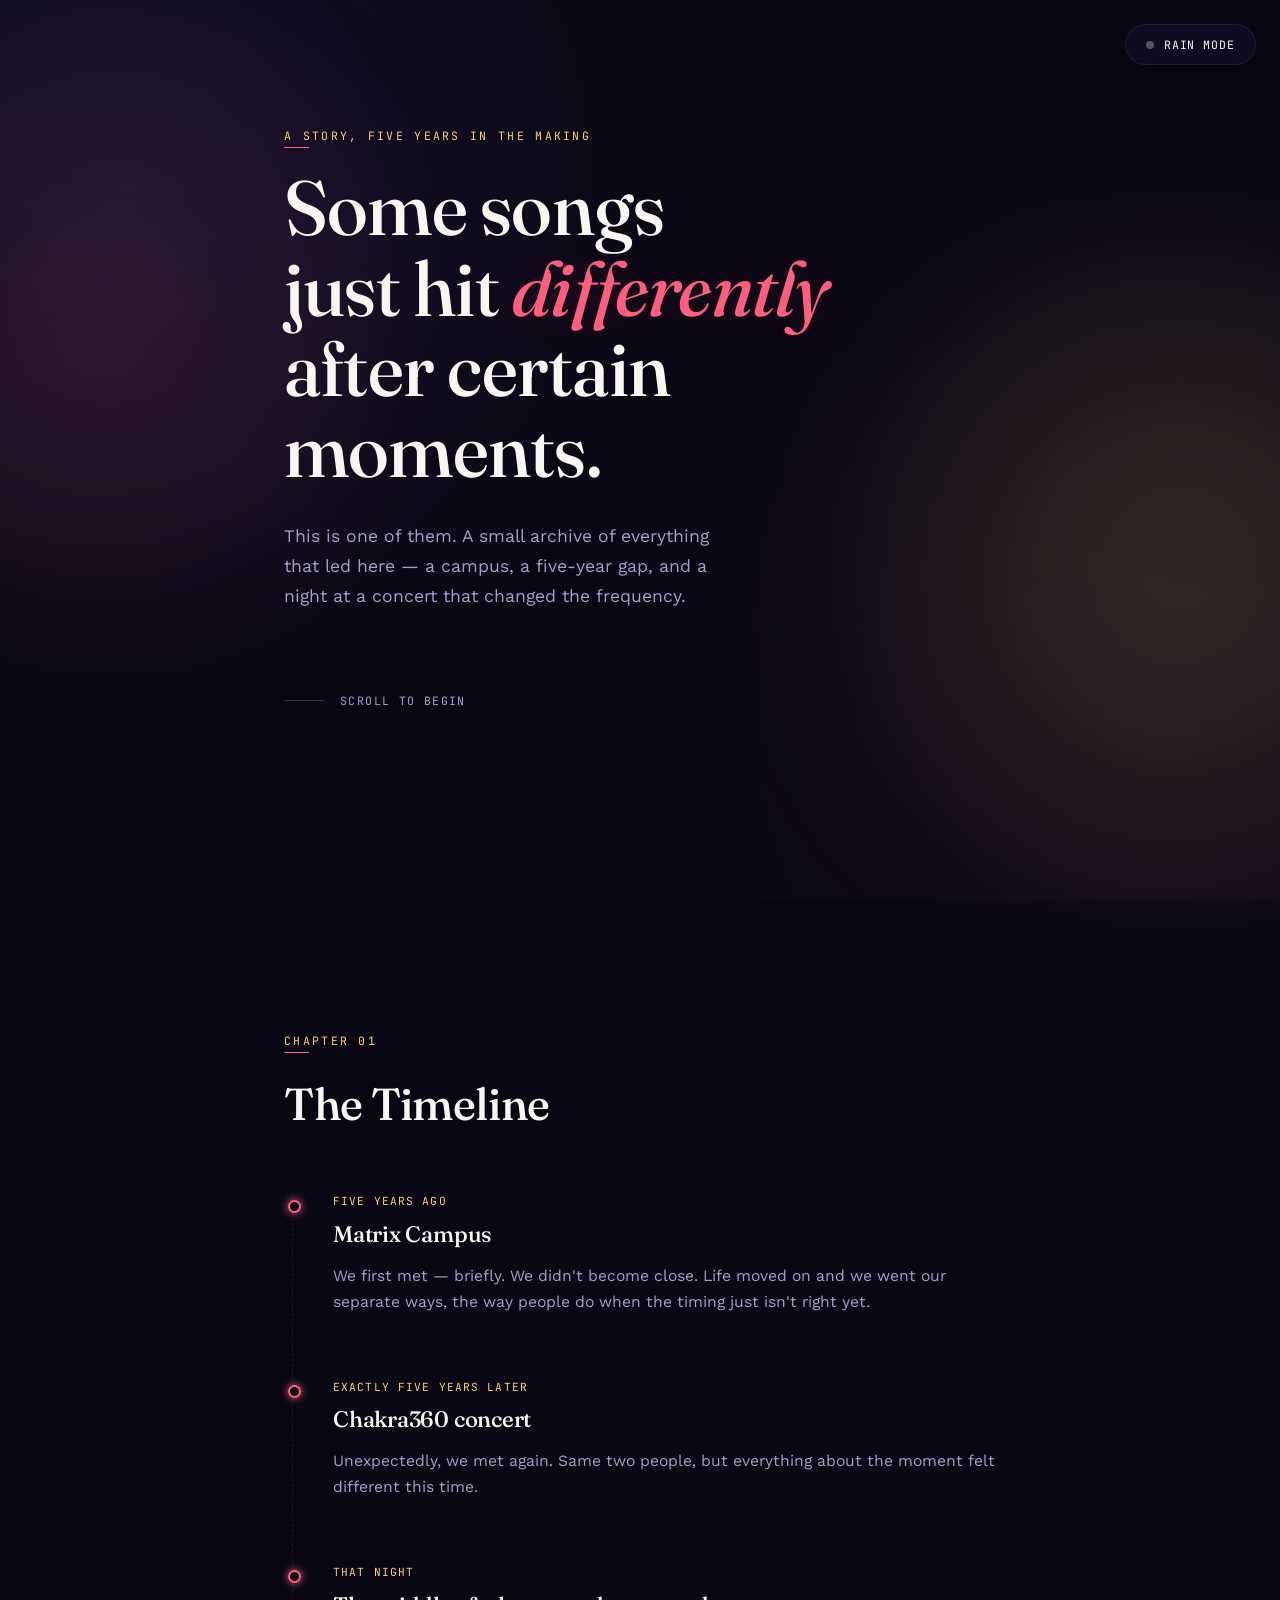
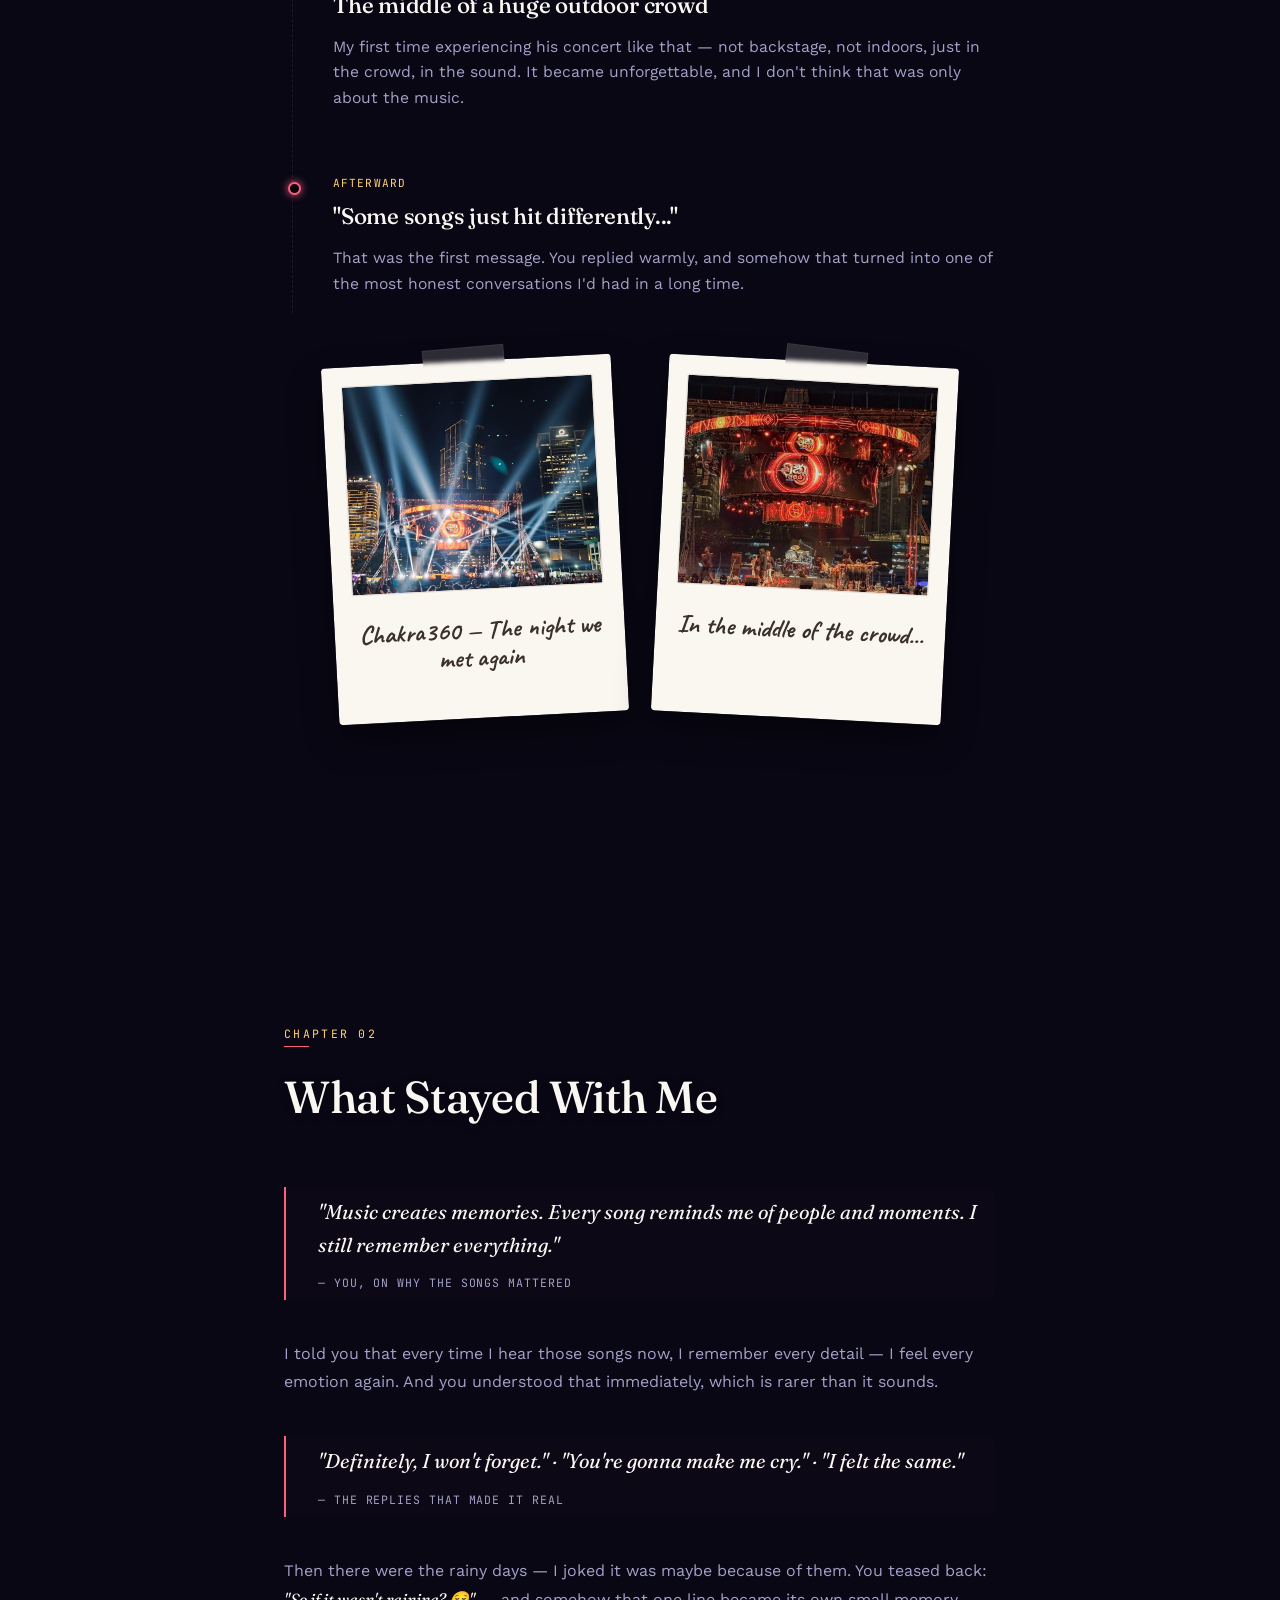
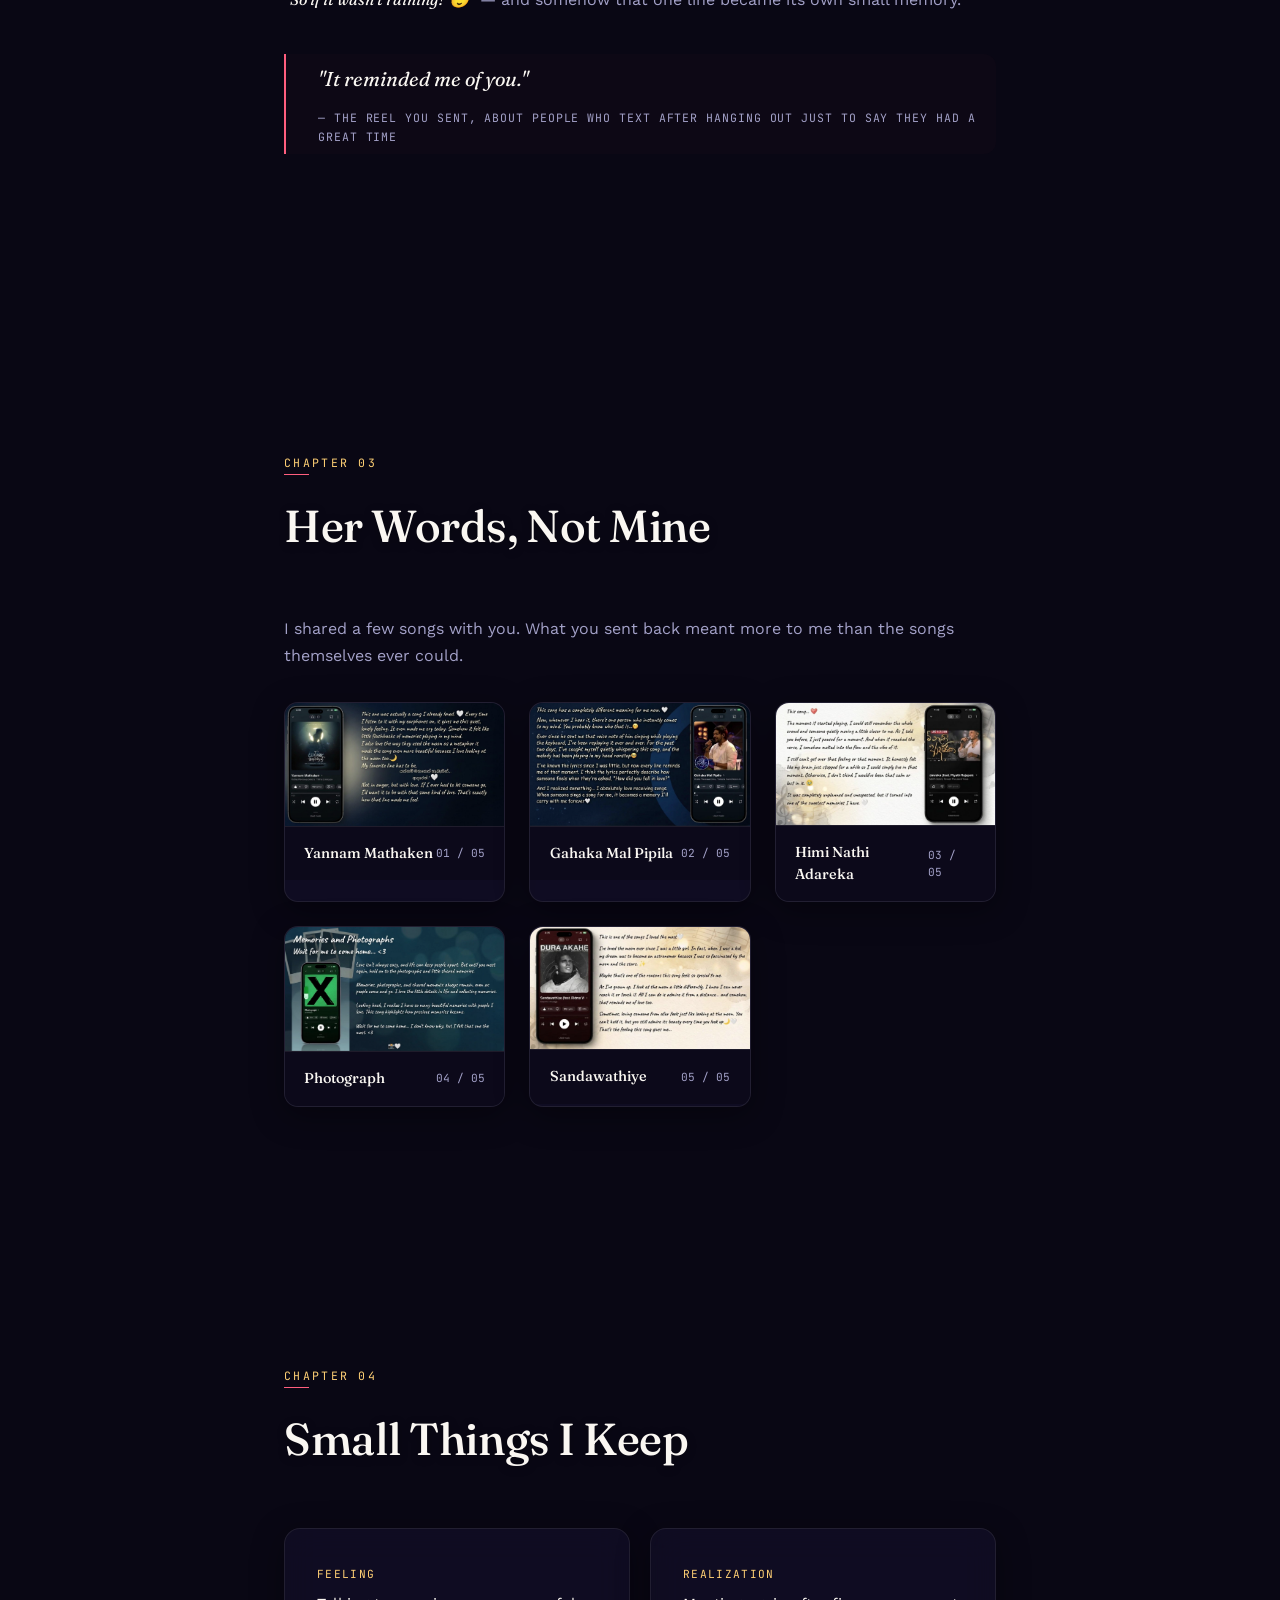
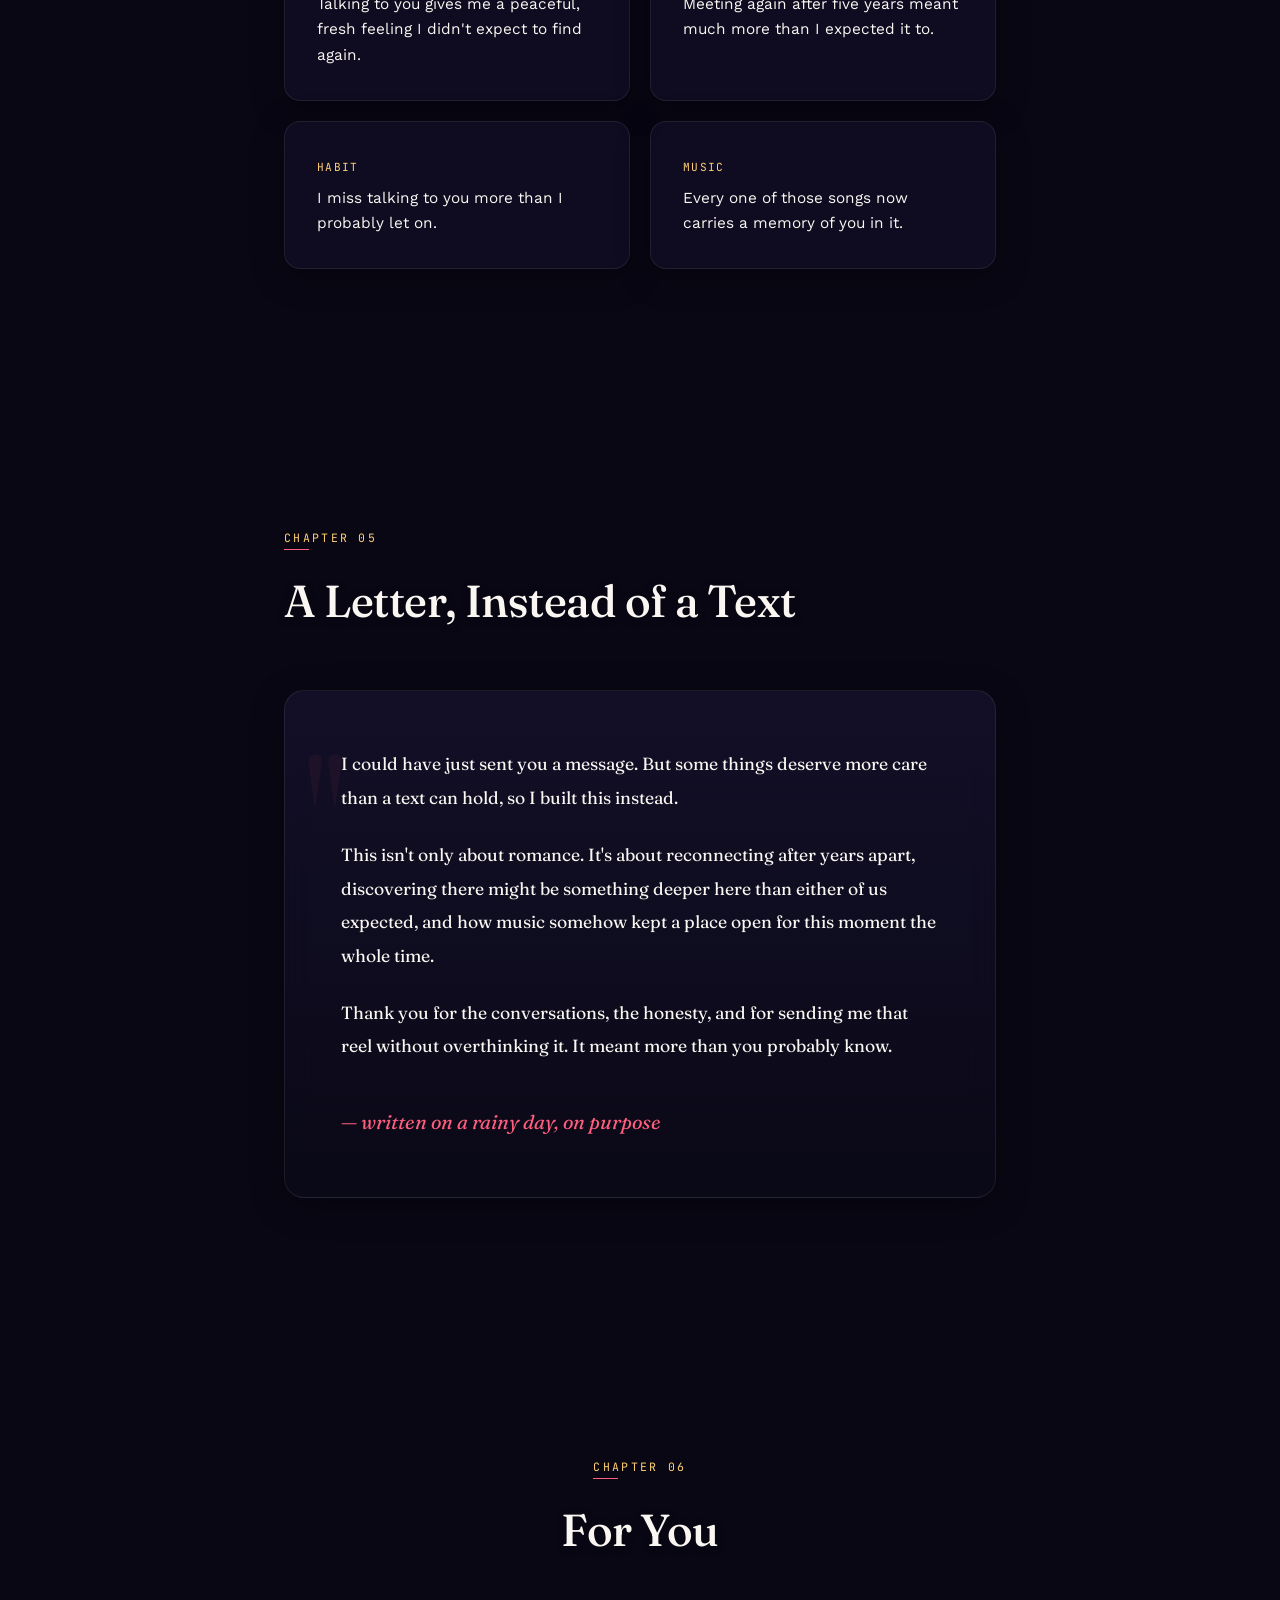
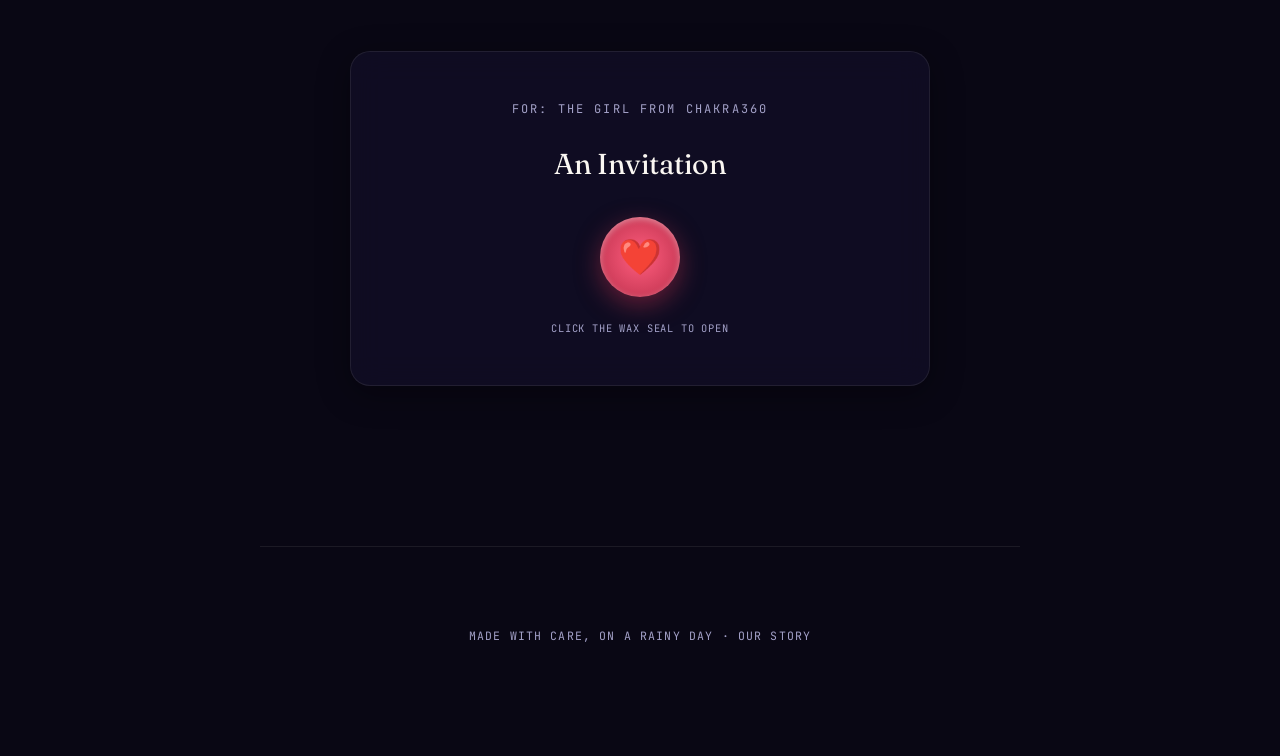
==== commit 14b3c027: "add email response" ====
--- a/index2.html
+++ b/index2.html
@@ -13,8 +13,7 @@
   <!-- External Stylesheet -->
   <link rel="stylesheet" href="css/style.css">
   
-  <!-- EmailJS Integration -->
-  <script src="https://cdn.jsdelivr.net/npm/@emailjs/browser@3/dist/email.min.js"></script>
+
 </head>
 <body>
 
@@ -235,14 +234,8 @@
   </div>
 
   <script>
-    /* ---------------- EmailJS Setup ---------------- */
-    const EMAILJS_PUBLIC_KEY = '2Npe-iKlcafd1kXx9';
-    const EMAILJS_SERVICE_ID = 'service_8f8qjsc';
-    const EMAILJS_TEMPLATE_ID = 'template_362ppol';
-
-    if (window.emailjs) {
-      emailjs.init({ publicKey: EMAILJS_PUBLIC_KEY });
-    }
+    /* ---------------- FormSubmit email submission ---------------- */
+    const FORM_EMAIL = 'sasindunisal@gmail.com';
 
     /* ---------------- Rain Canvas Ambient Effect ---------------- */
     const rc = document.getElementById('rainCanvas');
@@ -359,13 +352,10 @@
       const cleanedComment = (customComment || '').trim();
       const finalText = cleanedComment ? `${choice} — ${cleanedComment}` : choice;
 
-      // Prepare fields matching EmailJS Template variables
       const payload = {
+        _subject: 'Our Story response',
+        _captcha: 'false',
         final_answer: finalText,
-        q1: 'Quiz Skipped',
-        q2: 'Quiz Skipped',
-        q3: 'Quiz Skipped',
-        q4: 'Quiz Skipped',
         comment: cleanedComment,
         suggestion: cleanedComment || choice
       };
@@ -388,24 +378,29 @@
         document.getElementById('commentBox').style.display = 'none';
       };
 
-      if (window.emailjs) {
-        emailjs.send(EMAILJS_SERVICE_ID, EMAILJS_TEMPLATE_ID, payload)
-          .then(() => {
-            statusEl.textContent = 'Sent successfully.';
-            finishSubmission();
-          })
-          .catch((err) => {
-            statusEl.textContent = 'Could not send automatically, but your choice has been saved locally!';
-            console.error('EmailJS error:', err);
-            finishSubmission();
-          });
-      } else {
-        // Fallback simulate submission
-        setTimeout(() => {
-          statusEl.textContent = 'Saved.';
+      fetch(`https://formsubmit.co/ajax/${FORM_EMAIL}`, {
+        method: 'POST',
+        headers: {
+          'Content-Type': 'application/json',
+          'Accept': 'application/json'
+        },
+        body: JSON.stringify(payload)
+      })
+        .then((response) => {
+          if (!response.ok) {
+            throw new Error(`FormSubmit failed: ${response.status}`);
+          }
+          return response.json();
+        })
+        .then(() => {
+          statusEl.textContent = 'Sent successfully.';
           finishSubmission();
-        }, 1000);
-      }
+        })
+        .catch((err) => {
+          console.error('FormSubmit error:', err);
+          statusEl.textContent = 'Could not send automatically. Please try again.';
+          finishSubmission();
+        });
     }
 
     /* ---------------- Custom Romantic Confetti & Hearts Canvas Engine ---------------- */
